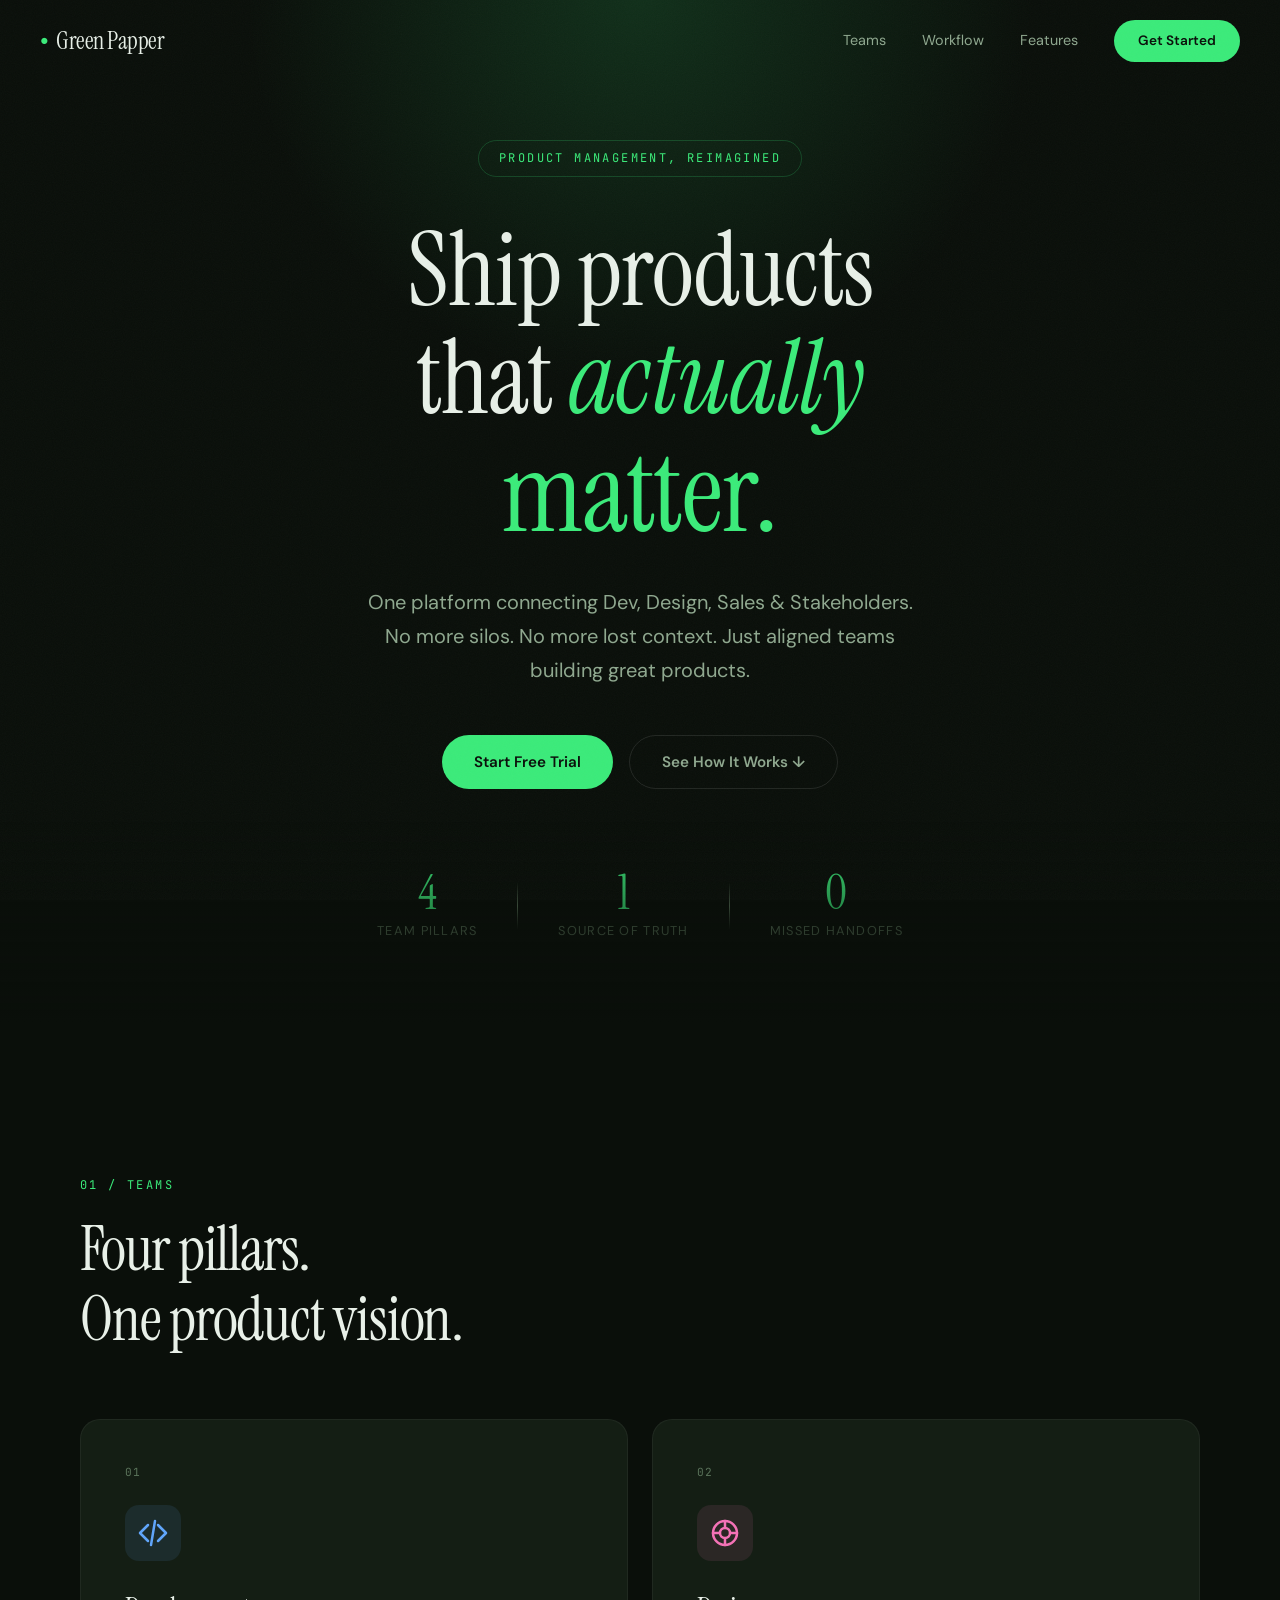
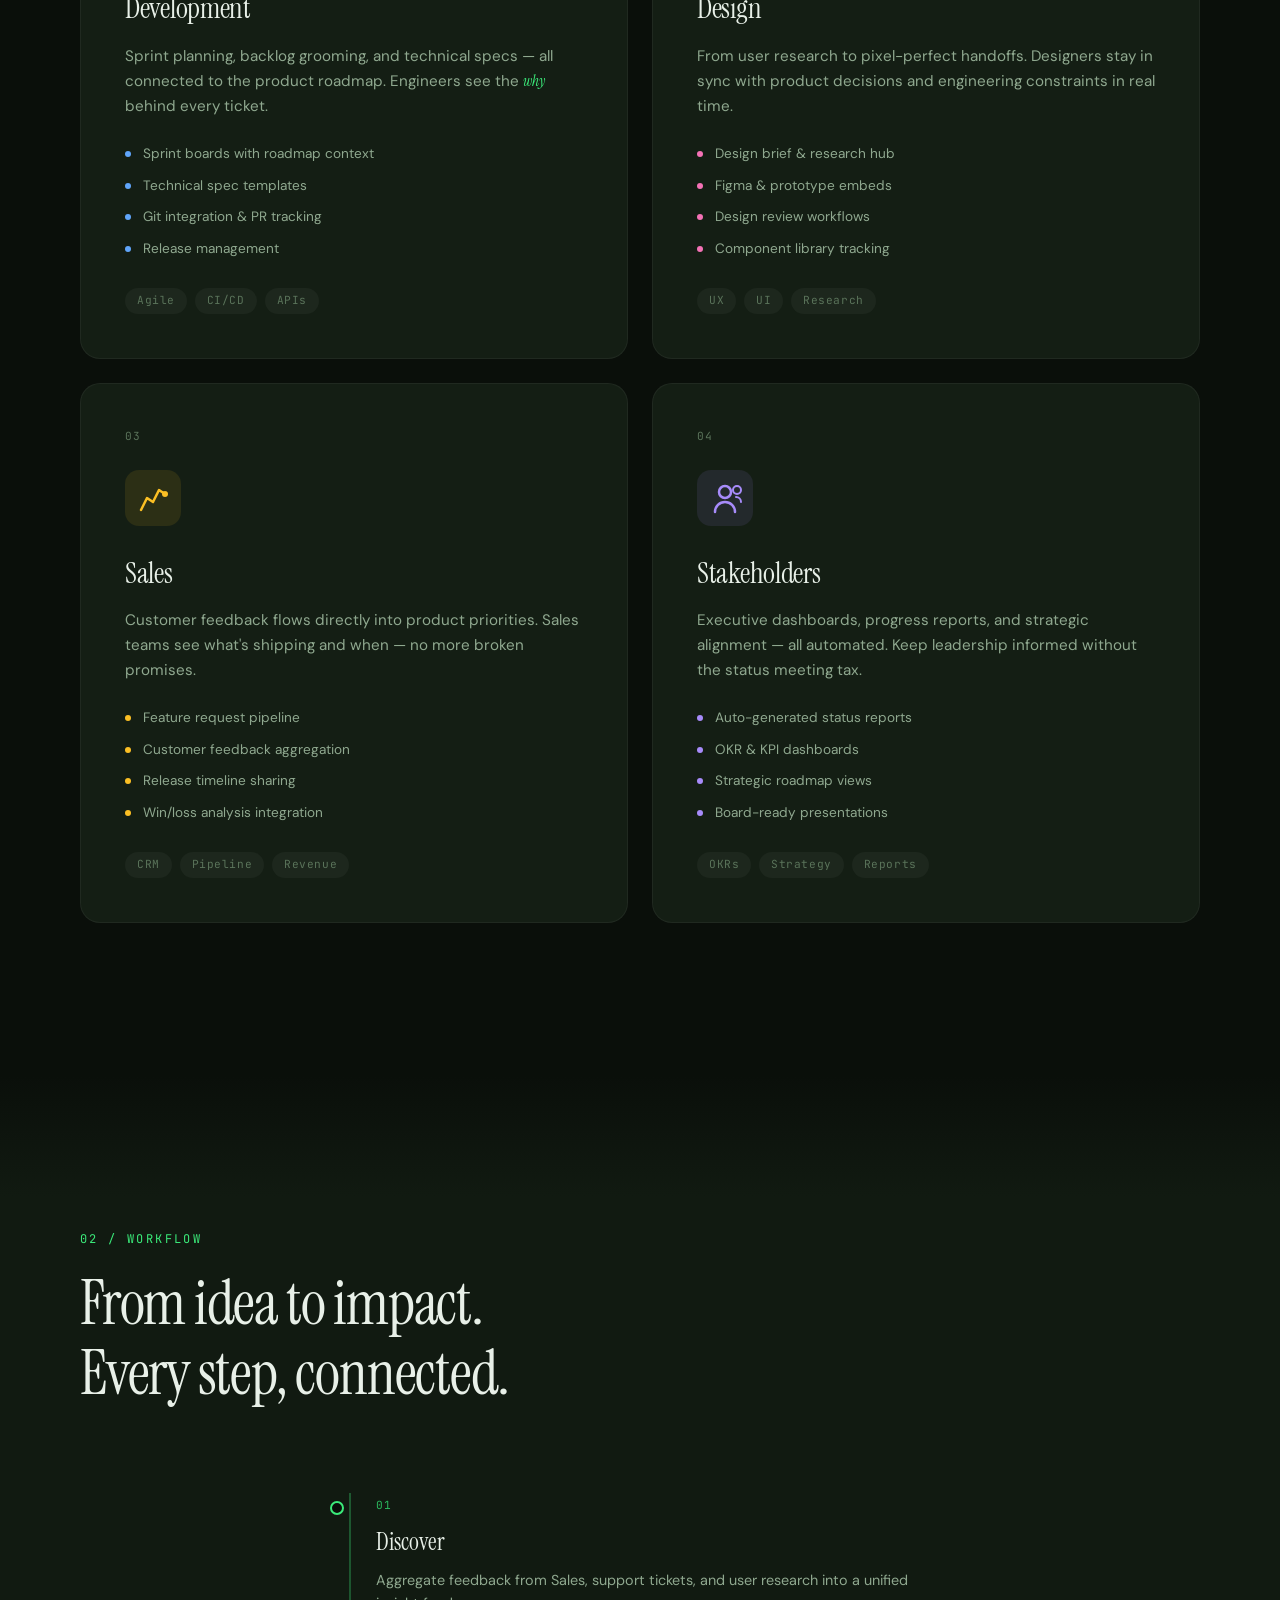
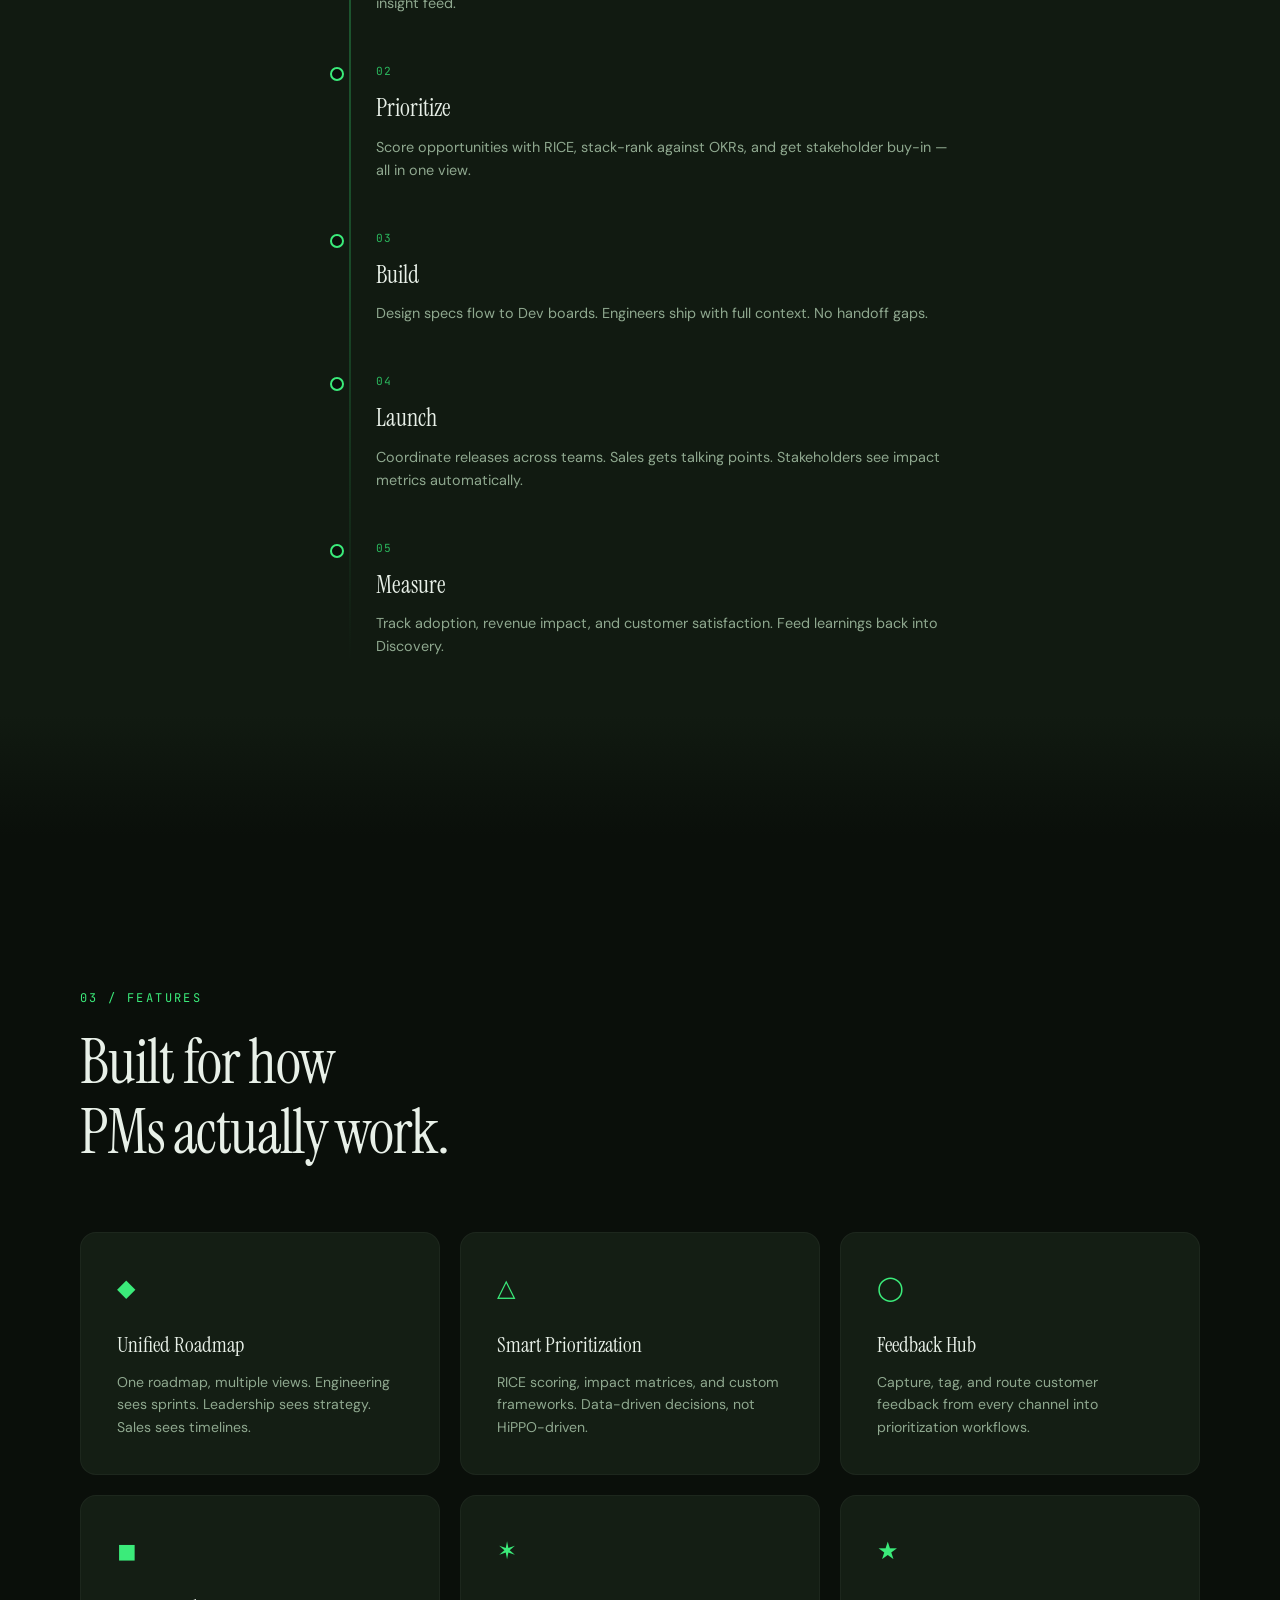
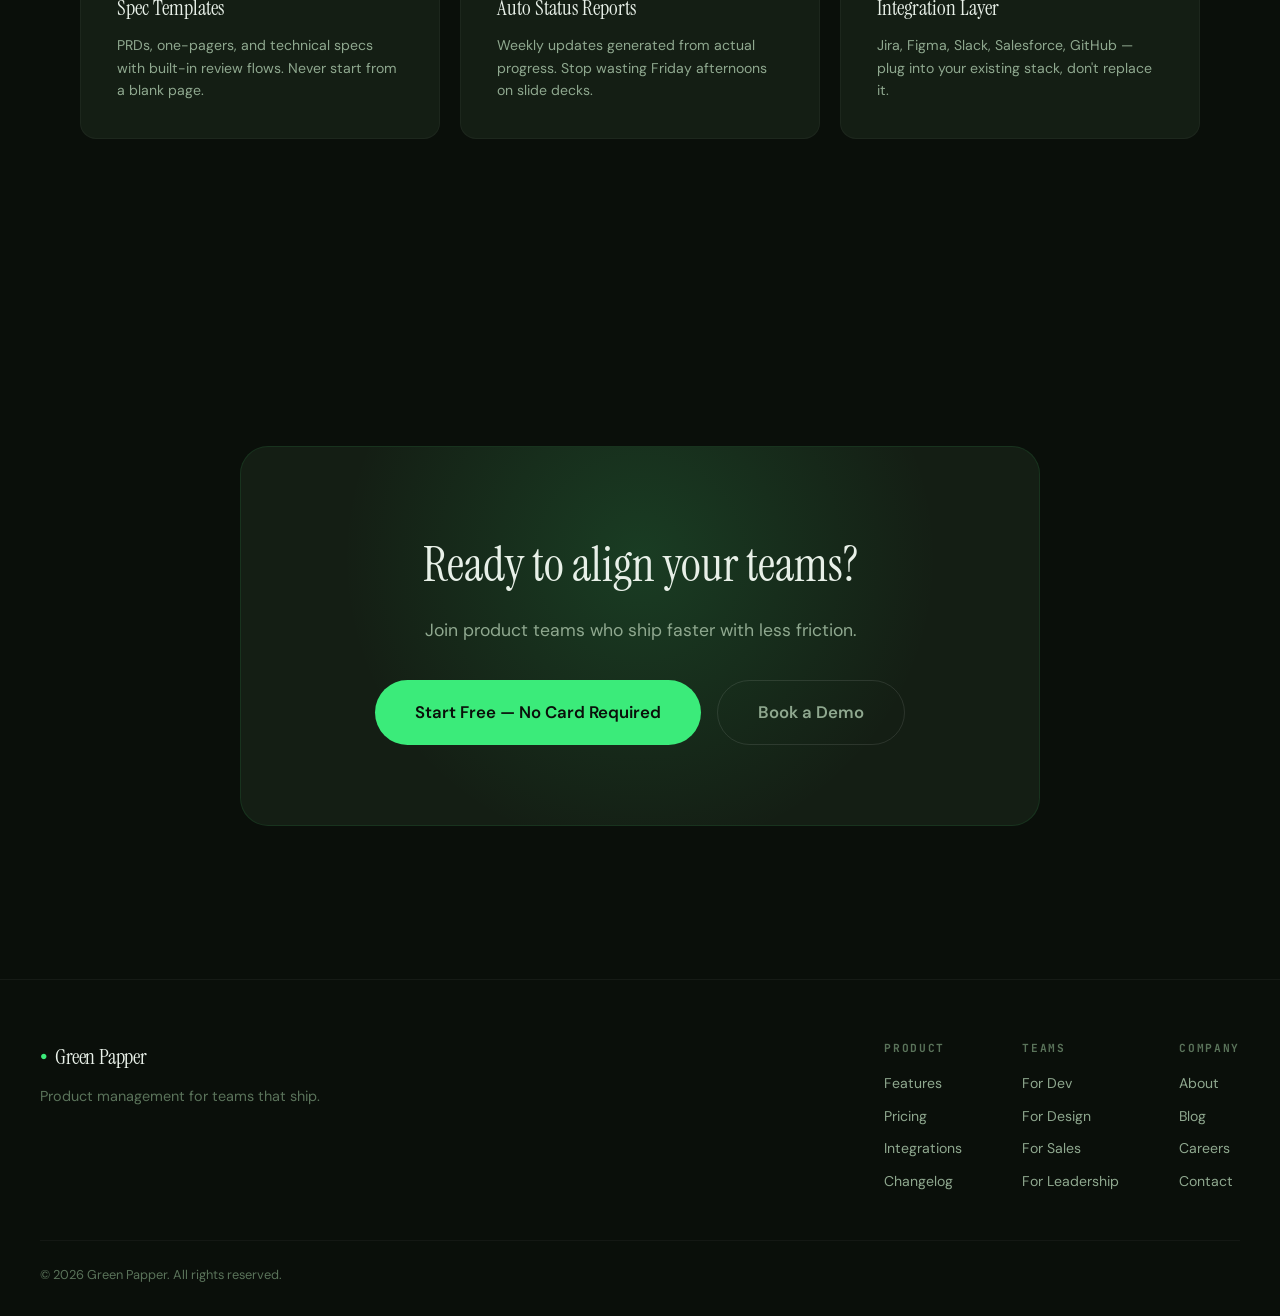
==== index.html @ 0d47625b "Initial commit: Green Papper product management website Landing page with sections for Dev, Design, " ====
<!DOCTYPE html>
<html lang="en">
<head>
  <meta charset="UTF-8">
  <meta name="viewport" content="width=device-width, initial-scale=1.0">
  <title>Green Papper — Product Management Platform</title>
  <link rel="preconnect" href="https://fonts.googleapis.com">
  <link rel="preconnect" href="https://fonts.gstatic.com" crossorigin>
  <link href="https://fonts.googleapis.com/css2?family=Instrument+Serif:ital@0;1&family=DM+Sans:ital,opsz,wght@0,9..40,300..700;1,9..40,300..700&family=JetBrains+Mono:wght@400;500&display=swap" rel="stylesheet">
  <link rel="stylesheet" href="styles.css">
</head>
<body>
  <!-- Grain overlay -->
  <div class="grain"></div>

  <!-- Navigation -->
  <nav class="nav">
    <div class="nav-inner">
      <a href="#" class="logo">
        <span class="logo-icon">&#9679;</span> Green Papper
      </a>
      <div class="nav-links">
        <a href="#pillars">Teams</a>
        <a href="#workflow">Workflow</a>
        <a href="#features">Features</a>
        <a href="#" class="nav-cta">Get Started</a>
      </div>
      <button class="mobile-menu" aria-label="Menu">
        <span></span><span></span>
      </button>
    </div>
  </nav>

  <!-- Hero -->
  <header class="hero">
    <div class="hero-badge">Product Management, Reimagined</div>
    <h1 class="hero-title">
      <span class="line line-1">Ship products</span>
      <span class="line line-2">that <em>actually</em></span>
      <span class="line line-3">matter.</span>
    </h1>
    <p class="hero-sub">
      One platform connecting Dev, Design, Sales &amp; Stakeholders.<br>
      No more silos. No more lost context. Just aligned teams building great products.
    </p>
    <div class="hero-actions">
      <a href="#" class="btn btn-primary">Start Free Trial</a>
      <a href="#pillars" class="btn btn-ghost">See How It Works &darr;</a>
    </div>
    <div class="hero-stats">
      <div class="stat">
        <span class="stat-num">4</span>
        <span class="stat-label">Team Pillars</span>
      </div>
      <div class="stat-divider"></div>
      <div class="stat">
        <span class="stat-num">1</span>
        <span class="stat-label">Source of Truth</span>
      </div>
      <div class="stat-divider"></div>
      <div class="stat">
        <span class="stat-num">0</span>
        <span class="stat-label">Missed Handoffs</span>
      </div>
    </div>
  </header>

  <!-- Pillars Section -->
  <section class="pillars" id="pillars">
    <div class="section-header">
      <span class="section-tag">01 / Teams</span>
      <h2 class="section-title">Four pillars.<br>One product vision.</h2>
    </div>

    <div class="pillar-grid">
      <!-- Dev -->
      <div class="pillar-card pillar-dev">
        <div class="pillar-number">01</div>
        <div class="pillar-icon">
          <svg width="40" height="40" viewBox="0 0 40 40" fill="none">
            <path d="M15 12L7 20L15 28" stroke="currentColor" stroke-width="2.5" stroke-linecap="round" stroke-linejoin="round"/>
            <path d="M25 12L33 20L25 28" stroke="currentColor" stroke-width="2.5" stroke-linecap="round" stroke-linejoin="round"/>
            <path d="M22 8L18 32" stroke="currentColor" stroke-width="2.5" stroke-linecap="round"/>
          </svg>
        </div>
        <h3>Development</h3>
        <p>Sprint planning, backlog grooming, and technical specs — all connected to the product roadmap. Engineers see the <em>why</em> behind every ticket.</p>
        <ul class="pillar-features">
          <li>Sprint boards with roadmap context</li>
          <li>Technical spec templates</li>
          <li>Git integration &amp; PR tracking</li>
          <li>Release management</li>
        </ul>
        <div class="pillar-tag-row">
          <span class="ptag">Agile</span>
          <span class="ptag">CI/CD</span>
          <span class="ptag">APIs</span>
        </div>
      </div>

      <!-- Design -->
      <div class="pillar-card pillar-design">
        <div class="pillar-number">02</div>
        <div class="pillar-icon">
          <svg width="40" height="40" viewBox="0 0 40 40" fill="none">
            <circle cx="20" cy="20" r="12" stroke="currentColor" stroke-width="2.5"/>
            <circle cx="20" cy="20" r="5" stroke="currentColor" stroke-width="2.5"/>
            <path d="M20 8V14" stroke="currentColor" stroke-width="2.5" stroke-linecap="round"/>
            <path d="M20 26V32" stroke="currentColor" stroke-width="2.5" stroke-linecap="round"/>
            <path d="M8 20H14" stroke="currentColor" stroke-width="2.5" stroke-linecap="round"/>
            <path d="M26 20H32" stroke="currentColor" stroke-width="2.5" stroke-linecap="round"/>
          </svg>
        </div>
        <h3>Design</h3>
        <p>From user research to pixel-perfect handoffs. Designers stay in sync with product decisions and engineering constraints in real time.</p>
        <ul class="pillar-features">
          <li>Design brief &amp; research hub</li>
          <li>Figma &amp; prototype embeds</li>
          <li>Design review workflows</li>
          <li>Component library tracking</li>
        </ul>
        <div class="pillar-tag-row">
          <span class="ptag">UX</span>
          <span class="ptag">UI</span>
          <span class="ptag">Research</span>
        </div>
      </div>

      <!-- Sales -->
      <div class="pillar-card pillar-sales">
        <div class="pillar-number">03</div>
        <div class="pillar-icon">
          <svg width="40" height="40" viewBox="0 0 40 40" fill="none">
            <path d="M8 32L14 20L20 24L26 12L32 16" stroke="currentColor" stroke-width="2.5" stroke-linecap="round" stroke-linejoin="round"/>
            <circle cx="32" cy="16" r="3" fill="currentColor"/>
          </svg>
        </div>
        <h3>Sales</h3>
        <p>Customer feedback flows directly into product priorities. Sales teams see what's shipping and when — no more broken promises.</p>
        <ul class="pillar-features">
          <li>Feature request pipeline</li>
          <li>Customer feedback aggregation</li>
          <li>Release timeline sharing</li>
          <li>Win/loss analysis integration</li>
        </ul>
        <div class="pillar-tag-row">
          <span class="ptag">CRM</span>
          <span class="ptag">Pipeline</span>
          <span class="ptag">Revenue</span>
        </div>
      </div>

      <!-- Stakeholders -->
      <div class="pillar-card pillar-stake">
        <div class="pillar-number">04</div>
        <div class="pillar-icon">
          <svg width="40" height="40" viewBox="0 0 40 40" fill="none">
            <circle cx="20" cy="14" r="6" stroke="currentColor" stroke-width="2.5"/>
            <path d="M10 34C10 28.477 14.477 24 20 24C25.523 24 30 28.477 30 34" stroke="currentColor" stroke-width="2.5" stroke-linecap="round"/>
            <circle cx="32" cy="12" r="4" stroke="currentColor" stroke-width="2"/>
            <path d="M36 24C36 21.238 33.761 19 31 19" stroke="currentColor" stroke-width="2" stroke-linecap="round"/>
          </svg>
        </div>
        <h3>Stakeholders</h3>
        <p>Executive dashboards, progress reports, and strategic alignment — all automated. Keep leadership informed without the status meeting tax.</p>
        <ul class="pillar-features">
          <li>Auto-generated status reports</li>
          <li>OKR &amp; KPI dashboards</li>
          <li>Strategic roadmap views</li>
          <li>Board-ready presentations</li>
        </ul>
        <div class="pillar-tag-row">
          <span class="ptag">OKRs</span>
          <span class="ptag">Strategy</span>
          <span class="ptag">Reports</span>
        </div>
      </div>
    </div>
  </section>

  <!-- Workflow Section -->
  <section class="workflow" id="workflow">
    <div class="section-header">
      <span class="section-tag">02 / Workflow</span>
      <h2 class="section-title">From idea to impact.<br>Every step, connected.</h2>
    </div>

    <div class="workflow-track">
      <div class="workflow-line"></div>
      <div class="workflow-step">
        <div class="step-dot"></div>
        <div class="step-content">
          <span class="step-num">01</span>
          <h4>Discover</h4>
          <p>Aggregate feedback from Sales, support tickets, and user research into a unified insight feed.</p>
        </div>
      </div>
      <div class="workflow-step">
        <div class="step-dot"></div>
        <div class="step-content">
          <span class="step-num">02</span>
          <h4>Prioritize</h4>
          <p>Score opportunities with RICE, stack-rank against OKRs, and get stakeholder buy-in — all in one view.</p>
        </div>
      </div>
      <div class="workflow-step">
        <div class="step-dot"></div>
        <div class="step-content">
          <span class="step-num">03</span>
          <h4>Build</h4>
          <p>Design specs flow to Dev boards. Engineers ship with full context. No handoff gaps.</p>
        </div>
      </div>
      <div class="workflow-step">
        <div class="step-dot"></div>
        <div class="step-content">
          <span class="step-num">04</span>
          <h4>Launch</h4>
          <p>Coordinate releases across teams. Sales gets talking points. Stakeholders see impact metrics automatically.</p>
        </div>
      </div>
      <div class="workflow-step">
        <div class="step-dot"></div>
        <div class="step-content">
          <span class="step-num">05</span>
          <h4>Measure</h4>
          <p>Track adoption, revenue impact, and customer satisfaction. Feed learnings back into Discovery.</p>
        </div>
      </div>
    </div>
  </section>

  <!-- Features Section -->
  <section class="features" id="features">
    <div class="section-header">
      <span class="section-tag">03 / Features</span>
      <h2 class="section-title">Built for how<br>PMs actually work.</h2>
    </div>

    <div class="feature-grid">
      <div class="feature-card">
        <div class="feature-icon">&#9670;</div>
        <h4>Unified Roadmap</h4>
        <p>One roadmap, multiple views. Engineering sees sprints. Leadership sees strategy. Sales sees timelines.</p>
      </div>
      <div class="feature-card">
        <div class="feature-icon">&#9651;</div>
        <h4>Smart Prioritization</h4>
        <p>RICE scoring, impact matrices, and custom frameworks. Data-driven decisions, not HiPPO-driven.</p>
      </div>
      <div class="feature-card">
        <div class="feature-icon">&#9711;</div>
        <h4>Feedback Hub</h4>
        <p>Capture, tag, and route customer feedback from every channel into prioritization workflows.</p>
      </div>
      <div class="feature-card">
        <div class="feature-icon">&#9724;</div>
        <h4>Spec Templates</h4>
        <p>PRDs, one-pagers, and technical specs with built-in review flows. Never start from a blank page.</p>
      </div>
      <div class="feature-card">
        <div class="feature-icon">&#10038;</div>
        <h4>Auto Status Reports</h4>
        <p>Weekly updates generated from actual progress. Stop wasting Friday afternoons on slide decks.</p>
      </div>
      <div class="feature-card">
        <div class="feature-icon">&#9733;</div>
        <h4>Integration Layer</h4>
        <p>Jira, Figma, Slack, Salesforce, GitHub — plug into your existing stack, don't replace it.</p>
      </div>
    </div>
  </section>

  <!-- CTA Section -->
  <section class="cta-section">
    <div class="cta-inner">
      <h2>Ready to align your teams?</h2>
      <p>Join product teams who ship faster with less friction.</p>
      <div class="cta-actions">
        <a href="#" class="btn btn-primary btn-lg">Start Free — No Card Required</a>
        <a href="#" class="btn btn-ghost btn-lg">Book a Demo</a>
      </div>
    </div>
  </section>

  <!-- Footer -->
  <footer class="footer">
    <div class="footer-inner">
      <div class="footer-brand">
        <span class="logo"><span class="logo-icon">&#9679;</span> Green Papper</span>
        <p>Product management for teams that ship.</p>
      </div>
      <div class="footer-links">
        <div class="footer-col">
          <h5>Product</h5>
          <a href="#">Features</a>
          <a href="#">Pricing</a>
          <a href="#">Integrations</a>
          <a href="#">Changelog</a>
        </div>
        <div class="footer-col">
          <h5>Teams</h5>
          <a href="#">For Dev</a>
          <a href="#">For Design</a>
          <a href="#">For Sales</a>
          <a href="#">For Leadership</a>
        </div>
        <div class="footer-col">
          <h5>Company</h5>
          <a href="#">About</a>
          <a href="#">Blog</a>
          <a href="#">Careers</a>
          <a href="#">Contact</a>
        </div>
      </div>
    </div>
    <div class="footer-bottom">
      <p>&copy; 2026 Green Papper. All rights reserved.</p>
    </div>
  </footer>

  <script src="script.js"></script>
</body>
</html>
---- styles.css ----
/* ============================================
   GREEN PAPPER — Product Management Platform
   Aesthetic: Editorial Minimalism meets
   Dark Corporate with organic green accents
   ============================================ */

:root {
  /* Core palette */
  --bg: #0a0f0a;
  --bg-elevated: #111a11;
  --bg-card: #141e14;
  --bg-card-hover: #1a2a1a;
  --surface: #1c2c1c;

  /* Green spectrum */
  --green-50: #f0fdf0;
  --green-100: #dcfce7;
  --green-200: #bbf7d0;
  --green-300: #86efac;
  --green-400: #4ade80;
  --green-500: #22c55e;
  --green-600: #16a34a;
  --accent: #3beb7a;
  --accent-dim: #2bb85e;
  --accent-glow: rgba(59, 235, 122, 0.15);
  --accent-glow-strong: rgba(59, 235, 122, 0.25);

  /* Text */
  --text: #e8f0e8;
  --text-secondary: #8fa88f;
  --text-muted: #5a735a;
  --text-inverse: #0a0f0a;

  /* Pillar accents */
  --dev-color: #60a5fa;
  --design-color: #f472b6;
  --sales-color: #fbbf24;
  --stake-color: #a78bfa;

  /* Typography */
  --font-display: 'Instrument Serif', Georgia, serif;
  --font-body: 'DM Sans', system-ui, sans-serif;
  --font-mono: 'JetBrains Mono', monospace;

  /* Spacing */
  --section-pad: clamp(80px, 12vw, 160px);
  --content-max: 1200px;

  /* Transitions */
  --ease-out: cubic-bezier(0.16, 1, 0.3, 1);
  --ease-spring: cubic-bezier(0.34, 1.56, 0.64, 1);
}

/* Reset & Base */
*, *::before, *::after { margin: 0; padding: 0; box-sizing: border-box; }

html {
  scroll-behavior: smooth;
  -webkit-font-smoothing: antialiased;
  -moz-osx-font-smoothing: grayscale;
}

body {
  font-family: var(--font-body);
  background: var(--bg);
  color: var(--text);
  line-height: 1.6;
  overflow-x: hidden;
}

a { color: inherit; text-decoration: none; }
ul { list-style: none; }
em { font-family: var(--font-display); font-style: italic; color: var(--accent); }

/* Grain Overlay */
.grain {
  position: fixed;
  inset: 0;
  z-index: 9999;
  pointer-events: none;
  opacity: 0.03;
  background-image: url("data:image/svg+xml,%3Csvg viewBox='0 0 256 256' xmlns='http://www.w3.org/2000/svg'%3E%3Cfilter id='noise'%3E%3CfeTurbulence type='fractalNoise' baseFrequency='0.9' numOctaves='4' stitchTiles='stitch'/%3E%3C/filter%3E%3Crect width='100%25' height='100%25' filter='url(%23noise)'/%3E%3C/svg%3E");
  background-repeat: repeat;
  background-size: 256px 256px;
}

/* ============ NAVIGATION ============ */
.nav {
  position: fixed;
  top: 0;
  left: 0;
  right: 0;
  z-index: 100;
  padding: 20px 40px;
  transition: background 0.4s, backdrop-filter 0.4s;
}

.nav.scrolled {
  background: rgba(10, 15, 10, 0.85);
  backdrop-filter: blur(20px);
  border-bottom: 1px solid rgba(59, 235, 122, 0.08);
}

.nav-inner {
  max-width: var(--content-max);
  margin: 0 auto;
  display: flex;
  align-items: center;
  justify-content: space-between;
}

.logo {
  font-family: var(--font-display);
  font-size: 1.5rem;
  display: flex;
  align-items: center;
  gap: 8px;
  letter-spacing: -0.02em;
}

.logo-icon {
  color: var(--accent);
  font-size: 0.6em;
}

.nav-links {
  display: flex;
  align-items: center;
  gap: 36px;
  font-size: 0.9rem;
  font-weight: 400;
  color: var(--text-secondary);
}

.nav-links a {
  transition: color 0.3s;
}

.nav-links a:hover {
  color: var(--text);
}

.nav-cta {
  background: var(--accent);
  color: var(--text-inverse) !important;
  padding: 10px 24px;
  border-radius: 100px;
  font-weight: 600;
  font-size: 0.85rem;
  transition: transform 0.3s var(--ease-spring), box-shadow 0.3s;
}

.nav-cta:hover {
  transform: scale(1.05);
  box-shadow: 0 0 30px var(--accent-glow-strong);
}

.mobile-menu {
  display: none;
  flex-direction: column;
  gap: 6px;
  background: none;
  border: none;
  cursor: pointer;
  padding: 8px;
}

.mobile-menu span {
  display: block;
  width: 24px;
  height: 2px;
  background: var(--text);
  transition: 0.3s;
}

/* ============ HERO ============ */
.hero {
  min-height: 100vh;
  display: flex;
  flex-direction: column;
  justify-content: center;
  align-items: center;
  text-align: center;
  padding: 140px 40px 80px;
  position: relative;
  overflow: hidden;
}

.hero::before {
  content: '';
  position: absolute;
  top: -40%;
  left: 50%;
  transform: translateX(-50%);
  width: 800px;
  height: 800px;
  background: radial-gradient(circle, var(--accent-glow) 0%, transparent 70%);
  pointer-events: none;
}

.hero::after {
  content: '';
  position: absolute;
  bottom: 0;
  left: 0;
  right: 0;
  height: 200px;
  background: linear-gradient(to top, var(--bg), transparent);
  pointer-events: none;
}

.hero-badge {
  font-family: var(--font-mono);
  font-size: 0.75rem;
  text-transform: uppercase;
  letter-spacing: 0.2em;
  color: var(--accent);
  padding: 8px 20px;
  border: 1px solid rgba(59, 235, 122, 0.2);
  border-radius: 100px;
  margin-bottom: 40px;
  opacity: 0;
  animation: fadeUp 0.8s var(--ease-out) 0.2s forwards;
}

.hero-title {
  font-family: var(--font-display);
  font-weight: 400;
  line-height: 1.05;
  letter-spacing: -0.03em;
  margin-bottom: 32px;
}

.hero-title .line {
  display: block;
  opacity: 0;
  animation: fadeUp 0.8s var(--ease-out) forwards;
}

.line-1 {
  font-size: clamp(3rem, 8vw, 7rem);
  animation-delay: 0.3s !important;
}

.line-2 {
  font-size: clamp(3rem, 8vw, 7rem);
  animation-delay: 0.45s !important;
}

.line-3 {
  font-size: clamp(3.5rem, 9vw, 8rem);
  color: var(--accent);
  animation-delay: 0.6s !important;
}

.hero-sub {
  font-size: clamp(1rem, 1.8vw, 1.25rem);
  color: var(--text-secondary);
  max-width: 560px;
  line-height: 1.7;
  margin-bottom: 48px;
  opacity: 0;
  animation: fadeUp 0.8s var(--ease-out) 0.75s forwards;
}

.hero-actions {
  display: flex;
  gap: 16px;
  flex-wrap: wrap;
  justify-content: center;
  opacity: 0;
  animation: fadeUp 0.8s var(--ease-out) 0.9s forwards;
}

.hero-stats {
  display: flex;
  align-items: center;
  gap: 40px;
  margin-top: 80px;
  opacity: 0;
  animation: fadeUp 0.8s var(--ease-out) 1.1s forwards;
}

.stat-num {
  display: block;
  font-family: var(--font-display);
  font-size: 3rem;
  color: var(--accent);
  line-height: 1;
}

.stat-label {
  font-size: 0.8rem;
  color: var(--text-muted);
  text-transform: uppercase;
  letter-spacing: 0.1em;
  margin-top: 4px;
  display: block;
}

.stat-divider {
  width: 1px;
  height: 48px;
  background: linear-gradient(to bottom, transparent, var(--text-muted), transparent);
}

/* ============ BUTTONS ============ */
.btn {
  display: inline-flex;
  align-items: center;
  gap: 8px;
  padding: 14px 32px;
  border-radius: 100px;
  font-family: var(--font-body);
  font-size: 0.95rem;
  font-weight: 600;
  transition: all 0.3s var(--ease-out);
  cursor: pointer;
  border: none;
}

.btn-primary {
  background: var(--accent);
  color: var(--text-inverse);
}

.btn-primary:hover {
  background: var(--green-300);
  transform: translateY(-2px);
  box-shadow: 0 8px 40px var(--accent-glow-strong);
}

.btn-ghost {
  background: transparent;
  color: var(--text-secondary);
  border: 1px solid rgba(255,255,255,0.1);
}

.btn-ghost:hover {
  color: var(--text);
  border-color: rgba(255,255,255,0.25);
  background: rgba(255,255,255,0.03);
}

.btn-lg {
  padding: 18px 40px;
  font-size: 1.05rem;
}

/* ============ SECTIONS COMMON ============ */
.section-header {
  max-width: var(--content-max);
  margin: 0 auto 64px;
  padding: 0 40px;
}

.section-tag {
  font-family: var(--font-mono);
  font-size: 0.75rem;
  text-transform: uppercase;
  letter-spacing: 0.2em;
  color: var(--accent);
  display: block;
  margin-bottom: 20px;
}

.section-title {
  font-family: var(--font-display);
  font-size: clamp(2.2rem, 5vw, 3.8rem);
  font-weight: 400;
  line-height: 1.15;
  letter-spacing: -0.02em;
}

/* ============ PILLARS ============ */
.pillars {
  padding: var(--section-pad) 0;
  position: relative;
}

.pillar-grid {
  max-width: var(--content-max);
  margin: 0 auto;
  padding: 0 40px;
  display: grid;
  grid-template-columns: repeat(2, 1fr);
  gap: 24px;
}

.pillar-card {
  background: var(--bg-card);
  border: 1px solid rgba(255,255,255,0.05);
  border-radius: 20px;
  padding: 44px;
  position: relative;
  overflow: hidden;
  transition: transform 0.4s var(--ease-out), border-color 0.4s, background 0.4s;
}

.pillar-card::before {
  content: '';
  position: absolute;
  top: 0;
  left: 0;
  right: 0;
  height: 3px;
  opacity: 0;
  transition: opacity 0.4s;
}

.pillar-card:hover {
  transform: translateY(-4px);
  background: var(--bg-card-hover);
}

.pillar-card:hover::before {
  opacity: 1;
}

.pillar-dev::before { background: var(--dev-color); }
.pillar-design::before { background: var(--design-color); }
.pillar-sales::before { background: var(--sales-color); }
.pillar-stake::before { background: var(--stake-color); }

.pillar-dev:hover { border-color: rgba(96, 165, 250, 0.2); }
.pillar-design:hover { border-color: rgba(244, 114, 182, 0.2); }
.pillar-sales:hover { border-color: rgba(251, 191, 36, 0.2); }
.pillar-stake:hover { border-color: rgba(167, 139, 250, 0.2); }

.pillar-number {
  font-family: var(--font-mono);
  font-size: 0.7rem;
  color: var(--text-muted);
  letter-spacing: 0.1em;
  margin-bottom: 24px;
}

.pillar-icon {
  width: 56px;
  height: 56px;
  display: flex;
  align-items: center;
  justify-content: center;
  border-radius: 14px;
  margin-bottom: 24px;
}

.pillar-dev .pillar-icon { background: rgba(96, 165, 250, 0.1); color: var(--dev-color); }
.pillar-design .pillar-icon { background: rgba(244, 114, 182, 0.1); color: var(--design-color); }
.pillar-sales .pillar-icon { background: rgba(251, 191, 36, 0.1); color: var(--sales-color); }
.pillar-stake .pillar-icon { background: rgba(167, 139, 250, 0.1); color: var(--stake-color); }

.pillar-card h3 {
  font-family: var(--font-display);
  font-size: 1.8rem;
  font-weight: 400;
  margin-bottom: 12px;
  letter-spacing: -0.01em;
}

.pillar-card p {
  color: var(--text-secondary);
  font-size: 0.95rem;
  line-height: 1.65;
  margin-bottom: 24px;
}

.pillar-features {
  display: flex;
  flex-direction: column;
  gap: 10px;
  margin-bottom: 28px;
}

.pillar-features li {
  font-size: 0.85rem;
  color: var(--text-secondary);
  padding-left: 18px;
  position: relative;
}

.pillar-features li::before {
  content: '';
  position: absolute;
  left: 0;
  top: 8px;
  width: 6px;
  height: 6px;
  border-radius: 50%;
}

.pillar-dev .pillar-features li::before { background: var(--dev-color); }
.pillar-design .pillar-features li::before { background: var(--design-color); }
.pillar-sales .pillar-features li::before { background: var(--sales-color); }
.pillar-stake .pillar-features li::before { background: var(--stake-color); }

.pillar-tag-row {
  display: flex;
  gap: 8px;
  flex-wrap: wrap;
}

.ptag {
  font-family: var(--font-mono);
  font-size: 0.7rem;
  padding: 4px 12px;
  border-radius: 100px;
  background: rgba(255,255,255,0.04);
  color: var(--text-muted);
  letter-spacing: 0.05em;
}

/* ============ WORKFLOW ============ */
.workflow {
  padding: var(--section-pad) 0;
  background: var(--bg-elevated);
  position: relative;
}

.workflow::before,
.workflow::after {
  content: '';
  position: absolute;
  left: 0;
  right: 0;
  height: 120px;
  pointer-events: none;
}

.workflow::before {
  top: 0;
  background: linear-gradient(to bottom, var(--bg), var(--bg-elevated));
}

.workflow::after {
  bottom: 0;
  background: linear-gradient(to top, var(--bg), var(--bg-elevated));
}

.workflow-track {
  max-width: 700px;
  margin: 0 auto;
  padding: 0 40px;
  position: relative;
}

.workflow-line {
  position: absolute;
  left: 59px;
  top: 20px;
  bottom: 20px;
  width: 2px;
  background: linear-gradient(to bottom, var(--accent), var(--accent-dim), transparent);
  opacity: 0.3;
}

.workflow-step {
  display: flex;
  gap: 32px;
  align-items: flex-start;
  padding: 24px 0;
  position: relative;
}

.step-dot {
  width: 14px;
  height: 14px;
  min-width: 14px;
  border-radius: 50%;
  border: 2px solid var(--accent);
  background: var(--bg);
  margin-top: 4px;
  position: relative;
  z-index: 1;
  transition: background 0.3s, box-shadow 0.3s;
}

.workflow-step:hover .step-dot {
  background: var(--accent);
  box-shadow: 0 0 20px var(--accent-glow-strong);
}

.step-num {
  font-family: var(--font-mono);
  font-size: 0.7rem;
  color: var(--accent-dim);
  letter-spacing: 0.1em;
  display: block;
  margin-bottom: 8px;
}

.step-content h4 {
  font-family: var(--font-display);
  font-size: 1.5rem;
  font-weight: 400;
  margin-bottom: 8px;
}

.step-content p {
  color: var(--text-secondary);
  font-size: 0.9rem;
  line-height: 1.6;
}

/* ============ FEATURES ============ */
.features {
  padding: var(--section-pad) 0;
}

.feature-grid {
  max-width: var(--content-max);
  margin: 0 auto;
  padding: 0 40px;
  display: grid;
  grid-template-columns: repeat(3, 1fr);
  gap: 20px;
}

.feature-card {
  background: var(--bg-card);
  border: 1px solid rgba(255,255,255,0.04);
  border-radius: 16px;
  padding: 36px;
  transition: transform 0.4s var(--ease-out), border-color 0.4s, background 0.4s;
}

.feature-card:hover {
  transform: translateY(-3px);
  border-color: rgba(59, 235, 122, 0.15);
  background: var(--bg-card-hover);
}

.feature-icon {
  font-size: 1.5rem;
  color: var(--accent);
  margin-bottom: 20px;
  display: block;
}

.feature-card h4 {
  font-family: var(--font-display);
  font-size: 1.3rem;
  font-weight: 400;
  margin-bottom: 10px;
}

.feature-card p {
  color: var(--text-secondary);
  font-size: 0.88rem;
  line-height: 1.6;
}

/* ============ CTA ============ */
.cta-section {
  padding: var(--section-pad) 40px;
}

.cta-inner {
  max-width: 800px;
  margin: 0 auto;
  text-align: center;
  background: var(--bg-card);
  border: 1px solid rgba(59, 235, 122, 0.1);
  border-radius: 28px;
  padding: 80px 60px;
  position: relative;
  overflow: hidden;
}

.cta-inner::before {
  content: '';
  position: absolute;
  top: -50%;
  left: 50%;
  transform: translateX(-50%);
  width: 600px;
  height: 600px;
  background: radial-gradient(circle, var(--accent-glow) 0%, transparent 70%);
  pointer-events: none;
}

.cta-inner h2 {
  font-family: var(--font-display);
  font-size: clamp(2rem, 4vw, 3rem);
  font-weight: 400;
  margin-bottom: 12px;
  position: relative;
}

.cta-inner p {
  color: var(--text-secondary);
  font-size: 1.1rem;
  margin-bottom: 36px;
  position: relative;
}

.cta-actions {
  display: flex;
  gap: 16px;
  justify-content: center;
  flex-wrap: wrap;
  position: relative;
}

/* ============ FOOTER ============ */
.footer {
  border-top: 1px solid rgba(255,255,255,0.05);
  padding: 60px 40px 30px;
}

.footer-inner {
  max-width: var(--content-max);
  margin: 0 auto;
  display: flex;
  justify-content: space-between;
  gap: 60px;
  margin-bottom: 48px;
}

.footer-brand {
  max-width: 280px;
}

.footer-brand .logo {
  font-size: 1.3rem;
  margin-bottom: 12px;
  display: inline-flex;
}

.footer-brand p {
  color: var(--text-muted);
  font-size: 0.9rem;
}

.footer-links {
  display: flex;
  gap: 60px;
}

.footer-col {
  display: flex;
  flex-direction: column;
  gap: 10px;
}

.footer-col h5 {
  font-family: var(--font-mono);
  font-size: 0.7rem;
  text-transform: uppercase;
  letter-spacing: 0.15em;
  color: var(--text-muted);
  margin-bottom: 4px;
}

.footer-col a {
  font-size: 0.88rem;
  color: var(--text-secondary);
  transition: color 0.3s;
}

.footer-col a:hover {
  color: var(--accent);
}

.footer-bottom {
  max-width: var(--content-max);
  margin: 0 auto;
  padding-top: 24px;
  border-top: 1px solid rgba(255,255,255,0.04);
}

.footer-bottom p {
  font-size: 0.8rem;
  color: var(--text-muted);
}

/* ============ ANIMATIONS ============ */
@keyframes fadeUp {
  from {
    opacity: 0;
    transform: translateY(24px);
  }
  to {
    opacity: 1;
    transform: translateY(0);
  }
}

/* Scroll reveal */
.reveal {
  opacity: 0;
  transform: translateY(32px);
  transition: opacity 0.7s var(--ease-out), transform 0.7s var(--ease-out);
}

.reveal.visible {
  opacity: 1;
  transform: translateY(0);
}

/* ============ RESPONSIVE ============ */
@media (max-width: 900px) {
  .pillar-grid {
    grid-template-columns: 1fr;
  }
  .feature-grid {
    grid-template-columns: 1fr 1fr;
  }
  .footer-inner {
    flex-direction: column;
    gap: 40px;
  }
}

@media (max-width: 640px) {
  .nav { padding: 16px 20px; }
  .nav-links { display: none; }
  .mobile-menu { display: flex; }

  .hero { padding: 120px 24px 60px; }
  .hero-stats { gap: 24px; flex-wrap: wrap; justify-content: center; }

  .section-header { padding: 0 24px; }
  .pillar-grid { padding: 0 24px; }
  .pillar-card { padding: 32px 28px; }

  .workflow-track { padding: 0 24px; }
  .workflow-line { left: 30px; }

  .feature-grid { grid-template-columns: 1fr; padding: 0 24px; }

  .cta-inner { padding: 48px 28px; }

  .footer { padding: 40px 24px 20px; }
  .footer-links { flex-direction: column; gap: 32px; }
}
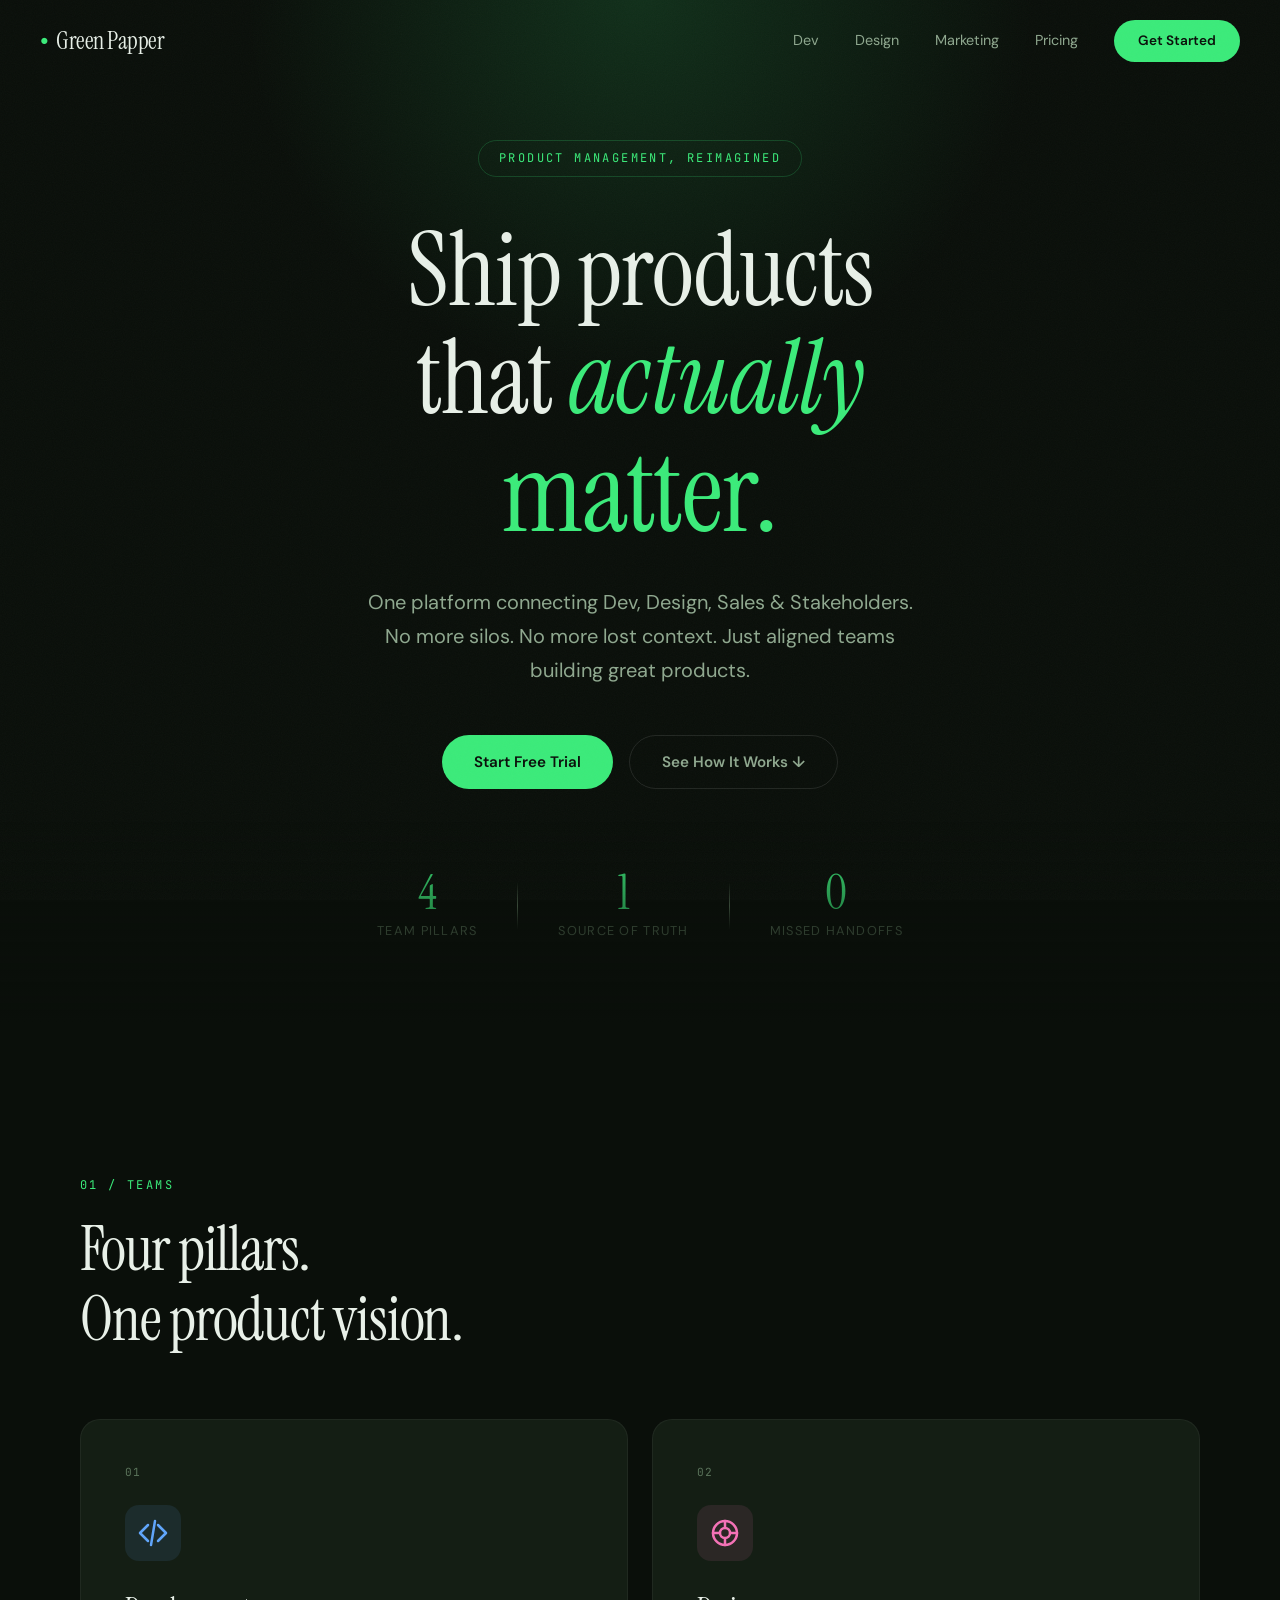
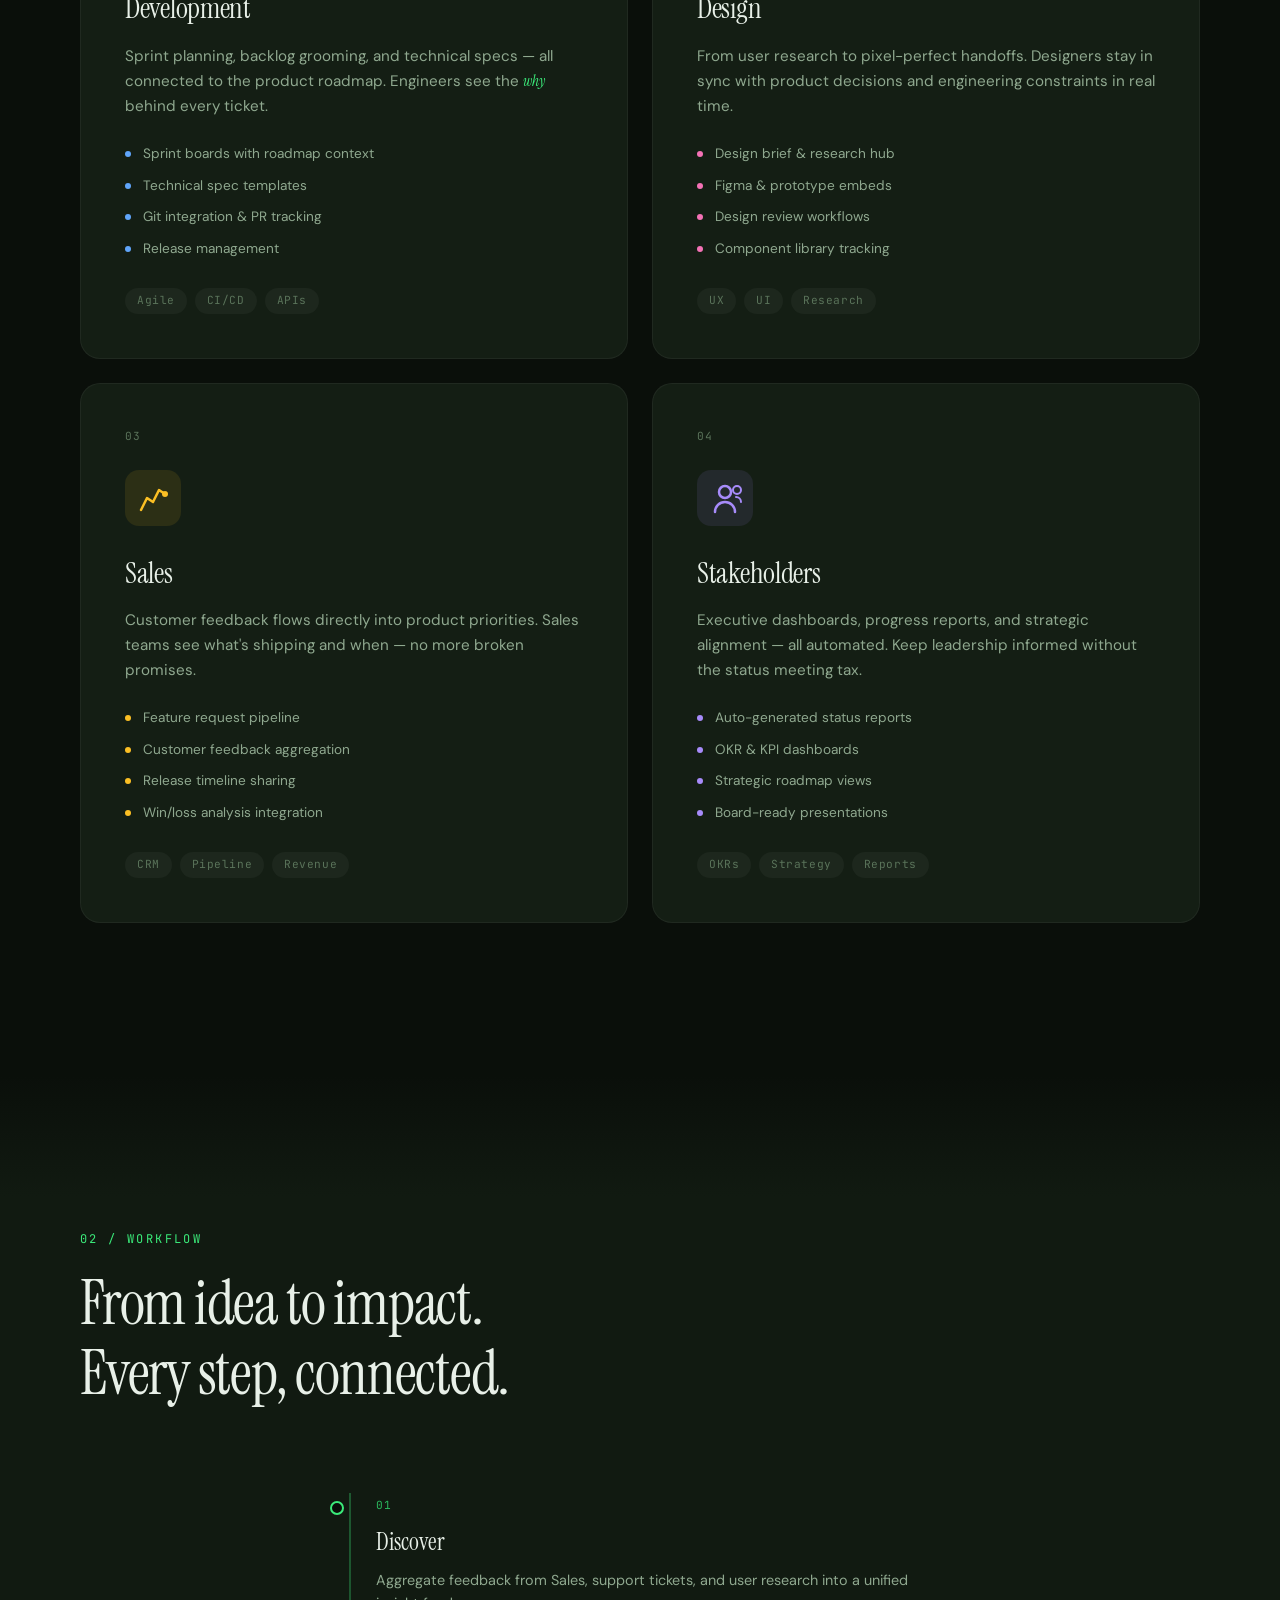
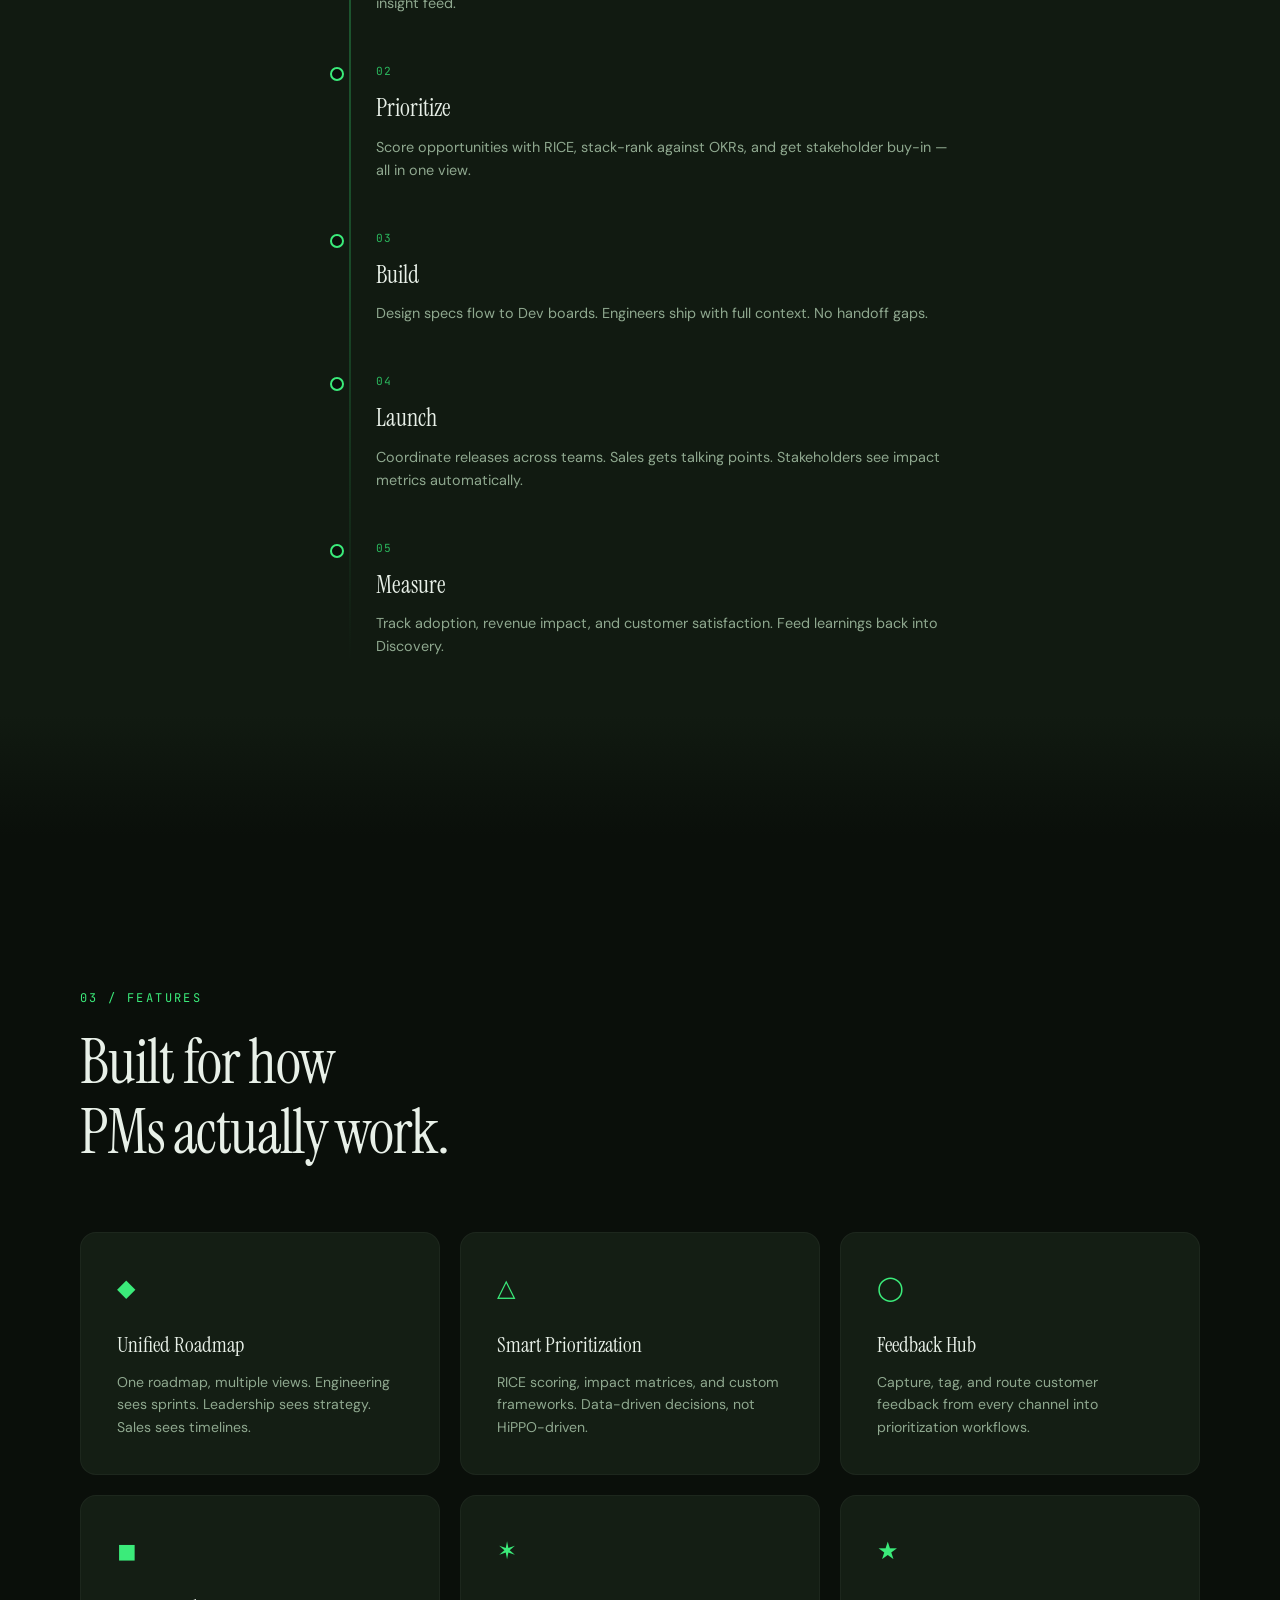
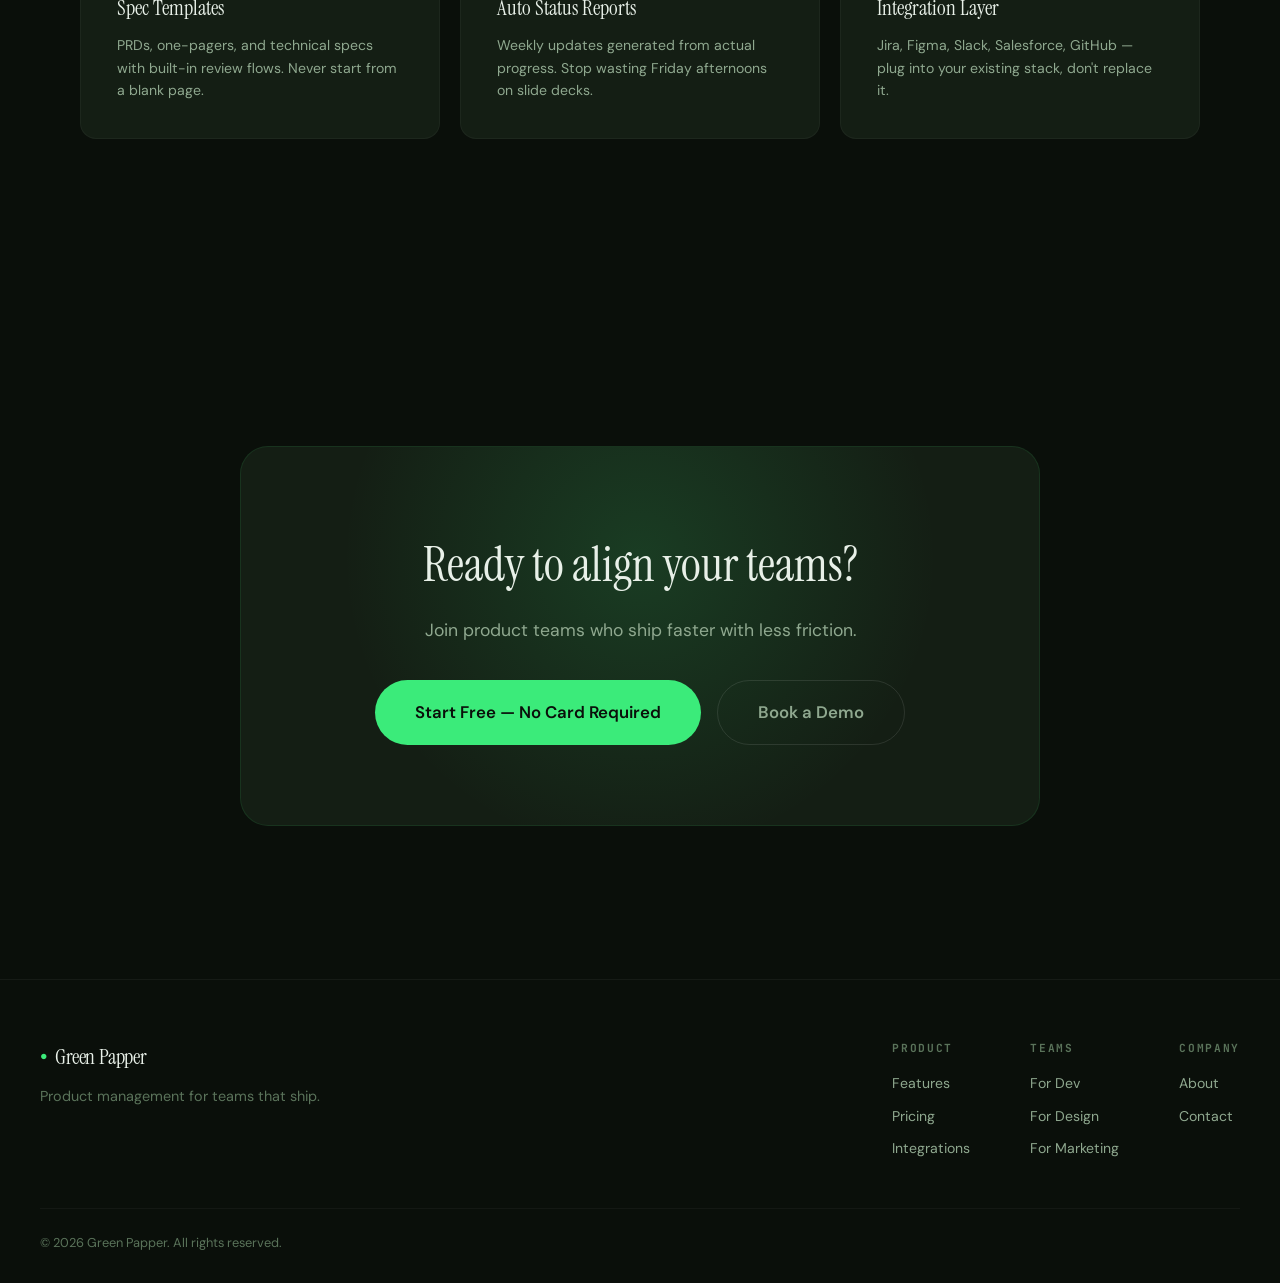
==== commit fe3ce617: "Add multi-page website: pricing, integrations, about, contact pages Expand from single-page landing " ====
--- a/index.html
+++ b/index.html
@@ -20,9 +20,10 @@
         <span class="logo-icon">&#9679;</span> Green Papper
       </a>
       <div class="nav-links">
-        <a href="#pillars">Teams</a>
-        <a href="#workflow">Workflow</a>
-        <a href="#features">Features</a>
+        <a href="dev.html">Dev</a>
+        <a href="design.html">Design</a>
+        <a href="marketing.html">Marketing</a>
+        <a href="pricing.html">Pricing</a>
         <a href="#" class="nav-cta">Get Started</a>
       </div>
       <button class="mobile-menu" aria-label="Menu">
@@ -293,24 +294,20 @@
       <div class="footer-links">
         <div class="footer-col">
           <h5>Product</h5>
-          <a href="#">Features</a>
-          <a href="#">Pricing</a>
-          <a href="#">Integrations</a>
-          <a href="#">Changelog</a>
+          <a href="#features">Features</a>
+          <a href="pricing.html">Pricing</a>
+          <a href="integrations.html">Integrations</a>
         </div>
         <div class="footer-col">
           <h5>Teams</h5>
-          <a href="#">For Dev</a>
-          <a href="#">For Design</a>
-          <a href="#">For Sales</a>
-          <a href="#">For Leadership</a>
+          <a href="dev.html">For Dev</a>
+          <a href="design.html">For Design</a>
+          <a href="marketing.html">For Marketing</a>
         </div>
         <div class="footer-col">
           <h5>Company</h5>
-          <a href="#">About</a>
-          <a href="#">Blog</a>
-          <a href="#">Careers</a>
-          <a href="#">Contact</a>
+          <a href="about.html">About</a>
+          <a href="contact.html">Contact</a>
         </div>
       </div>
     </div>
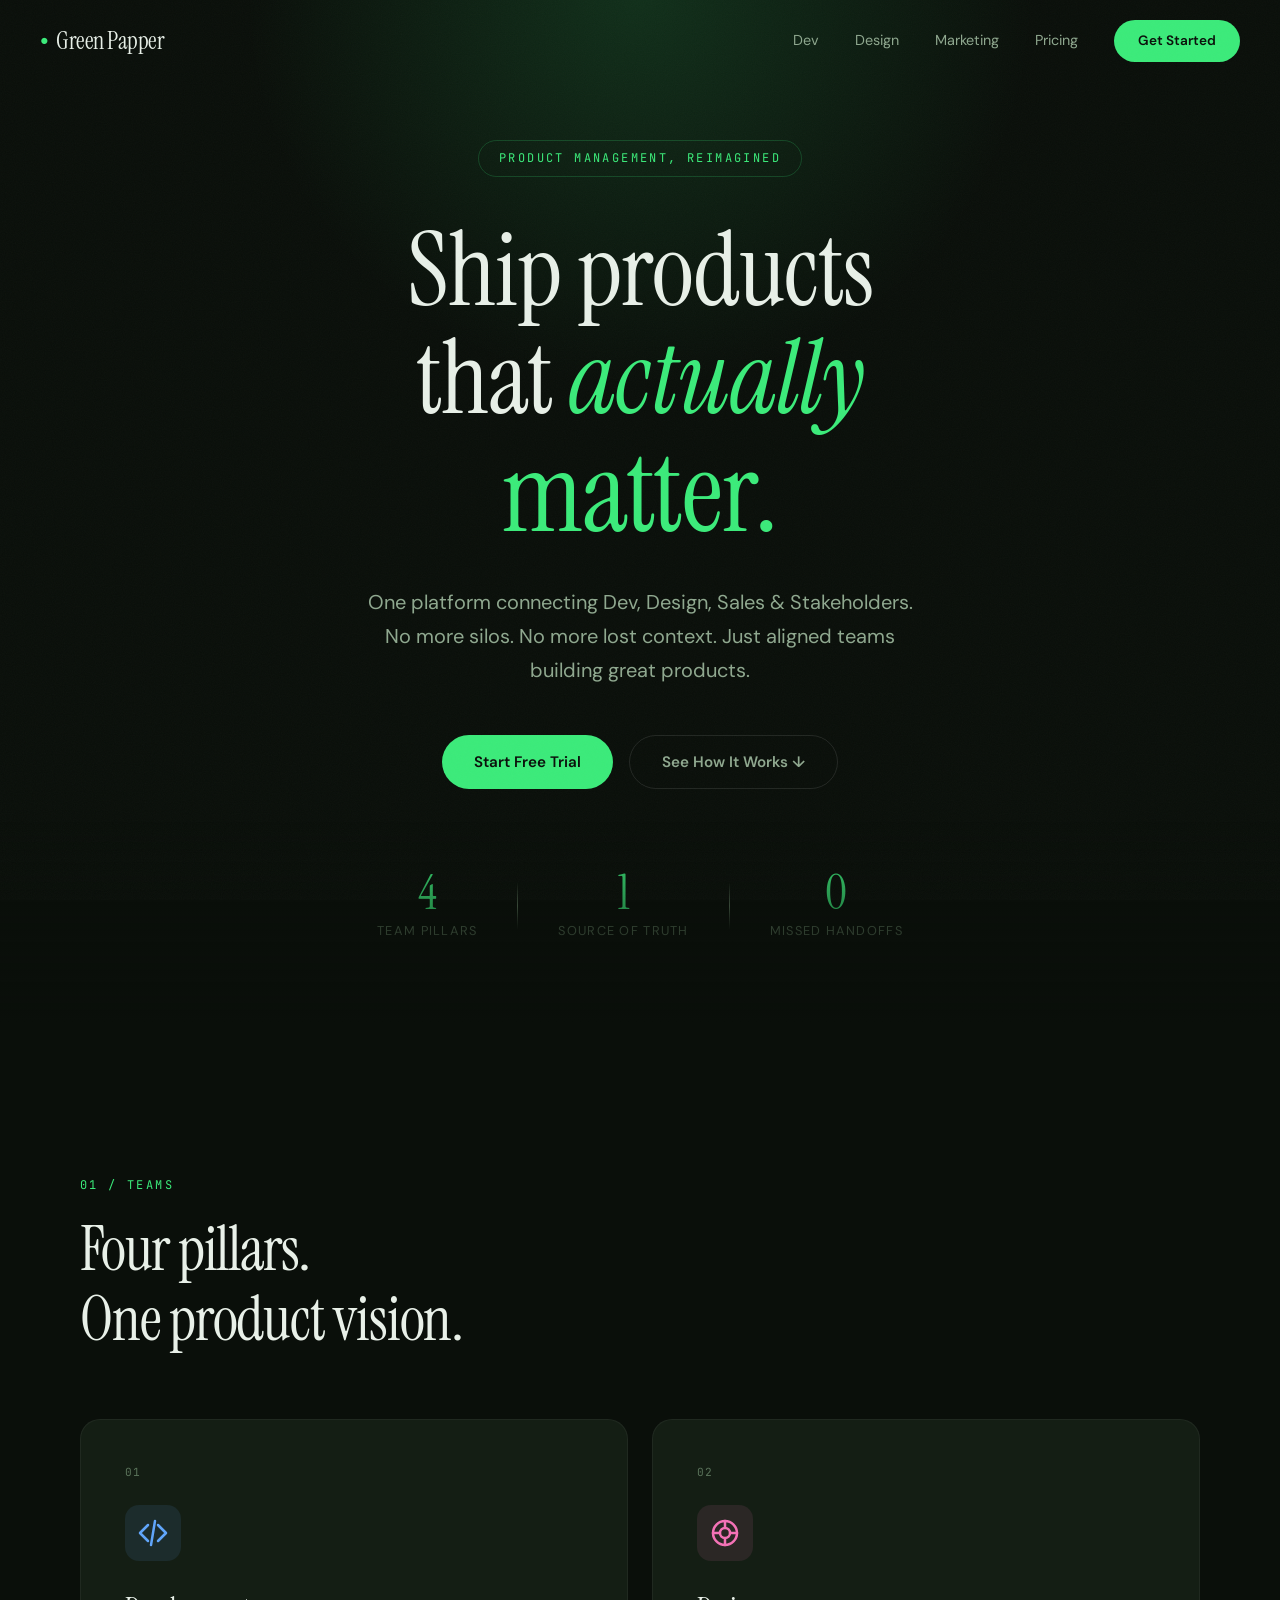
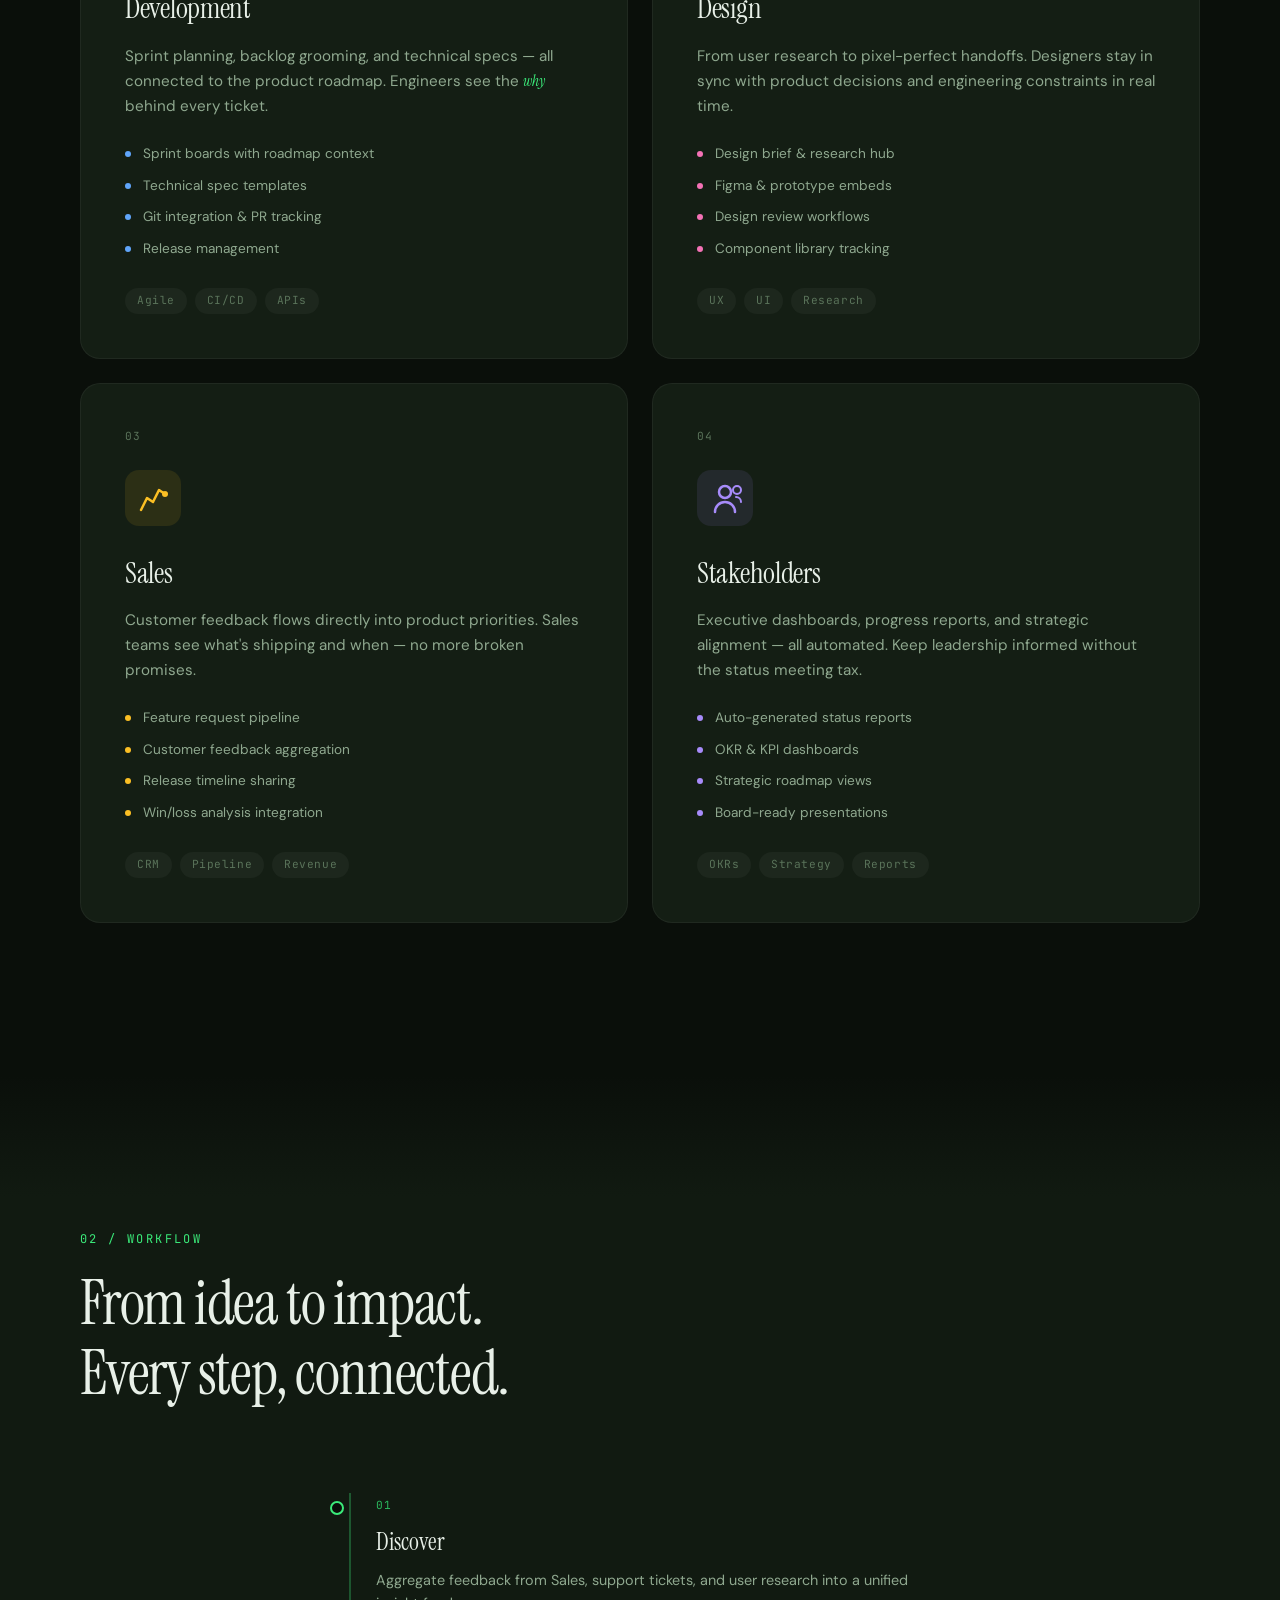
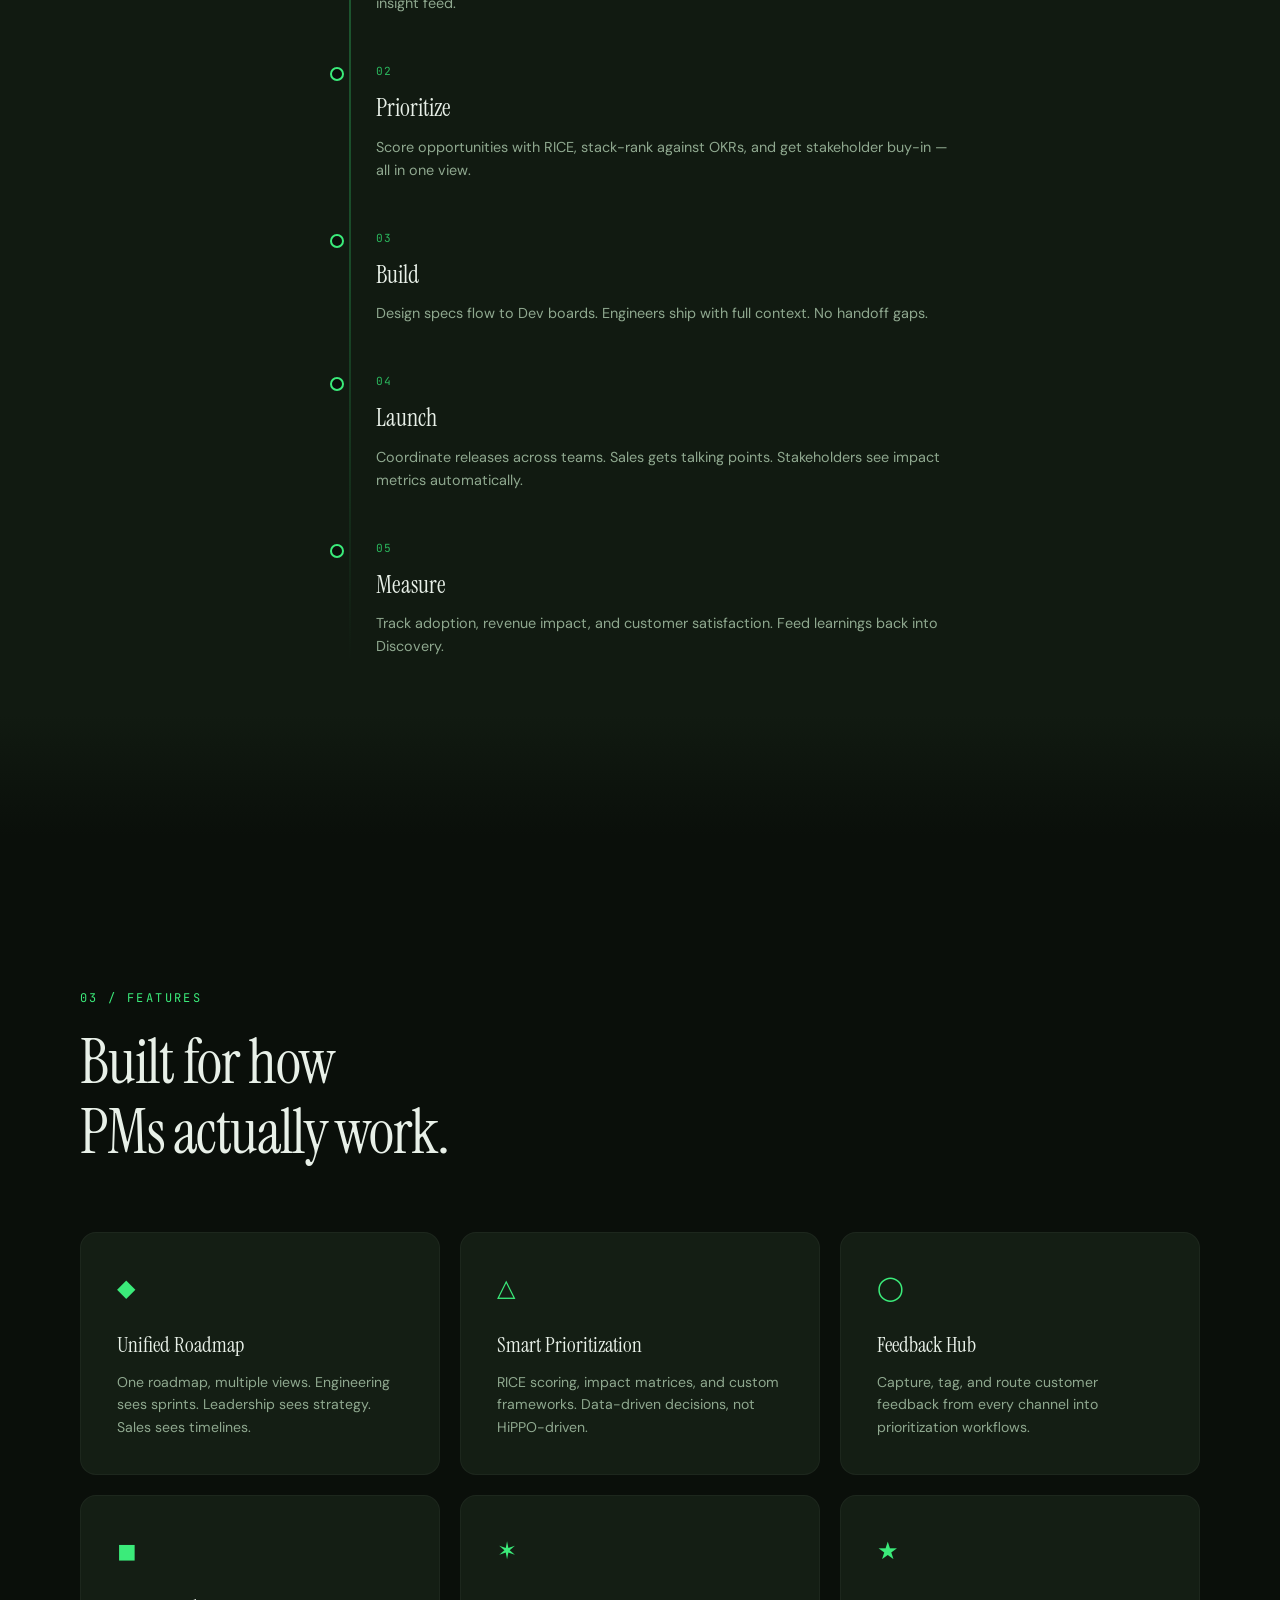
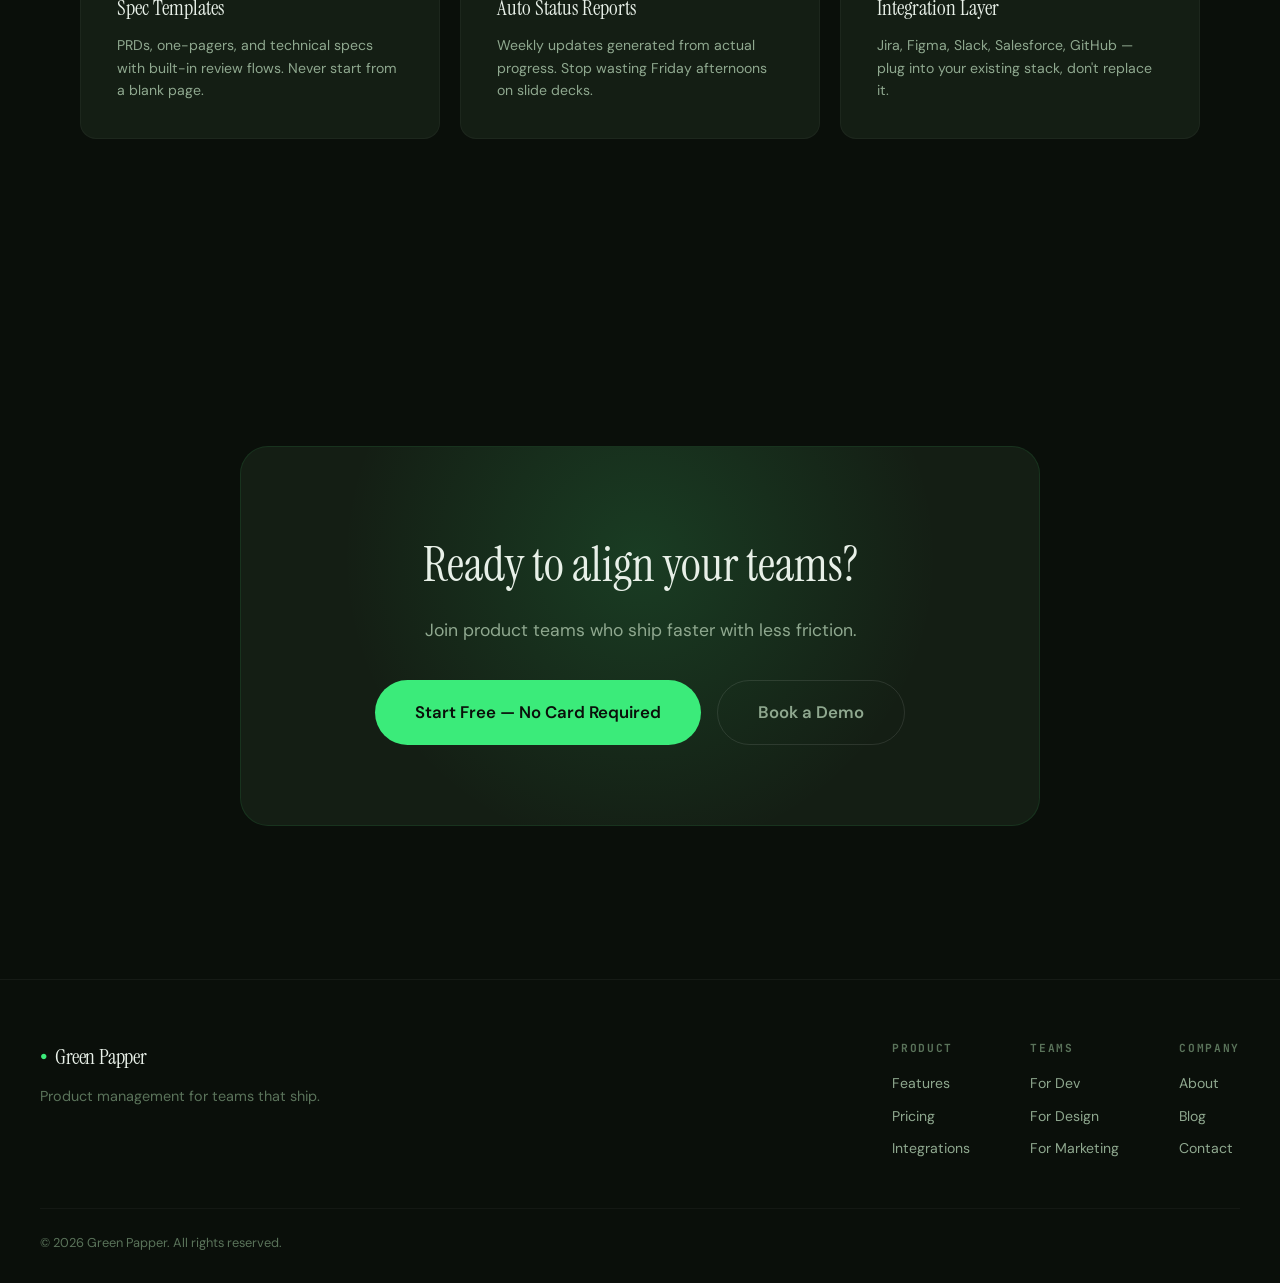
==== commit 4fc1a3ae: "Add blog section with listing page and 3 full articles Create blog.html (listing with featured post " ====
--- a/index.html
+++ b/index.html
@@ -307,6 +307,7 @@
         <div class="footer-col">
           <h5>Company</h5>
           <a href="about.html">About</a>
+          <a href="blog.html">Blog</a>
           <a href="contact.html">Contact</a>
         </div>
       </div>
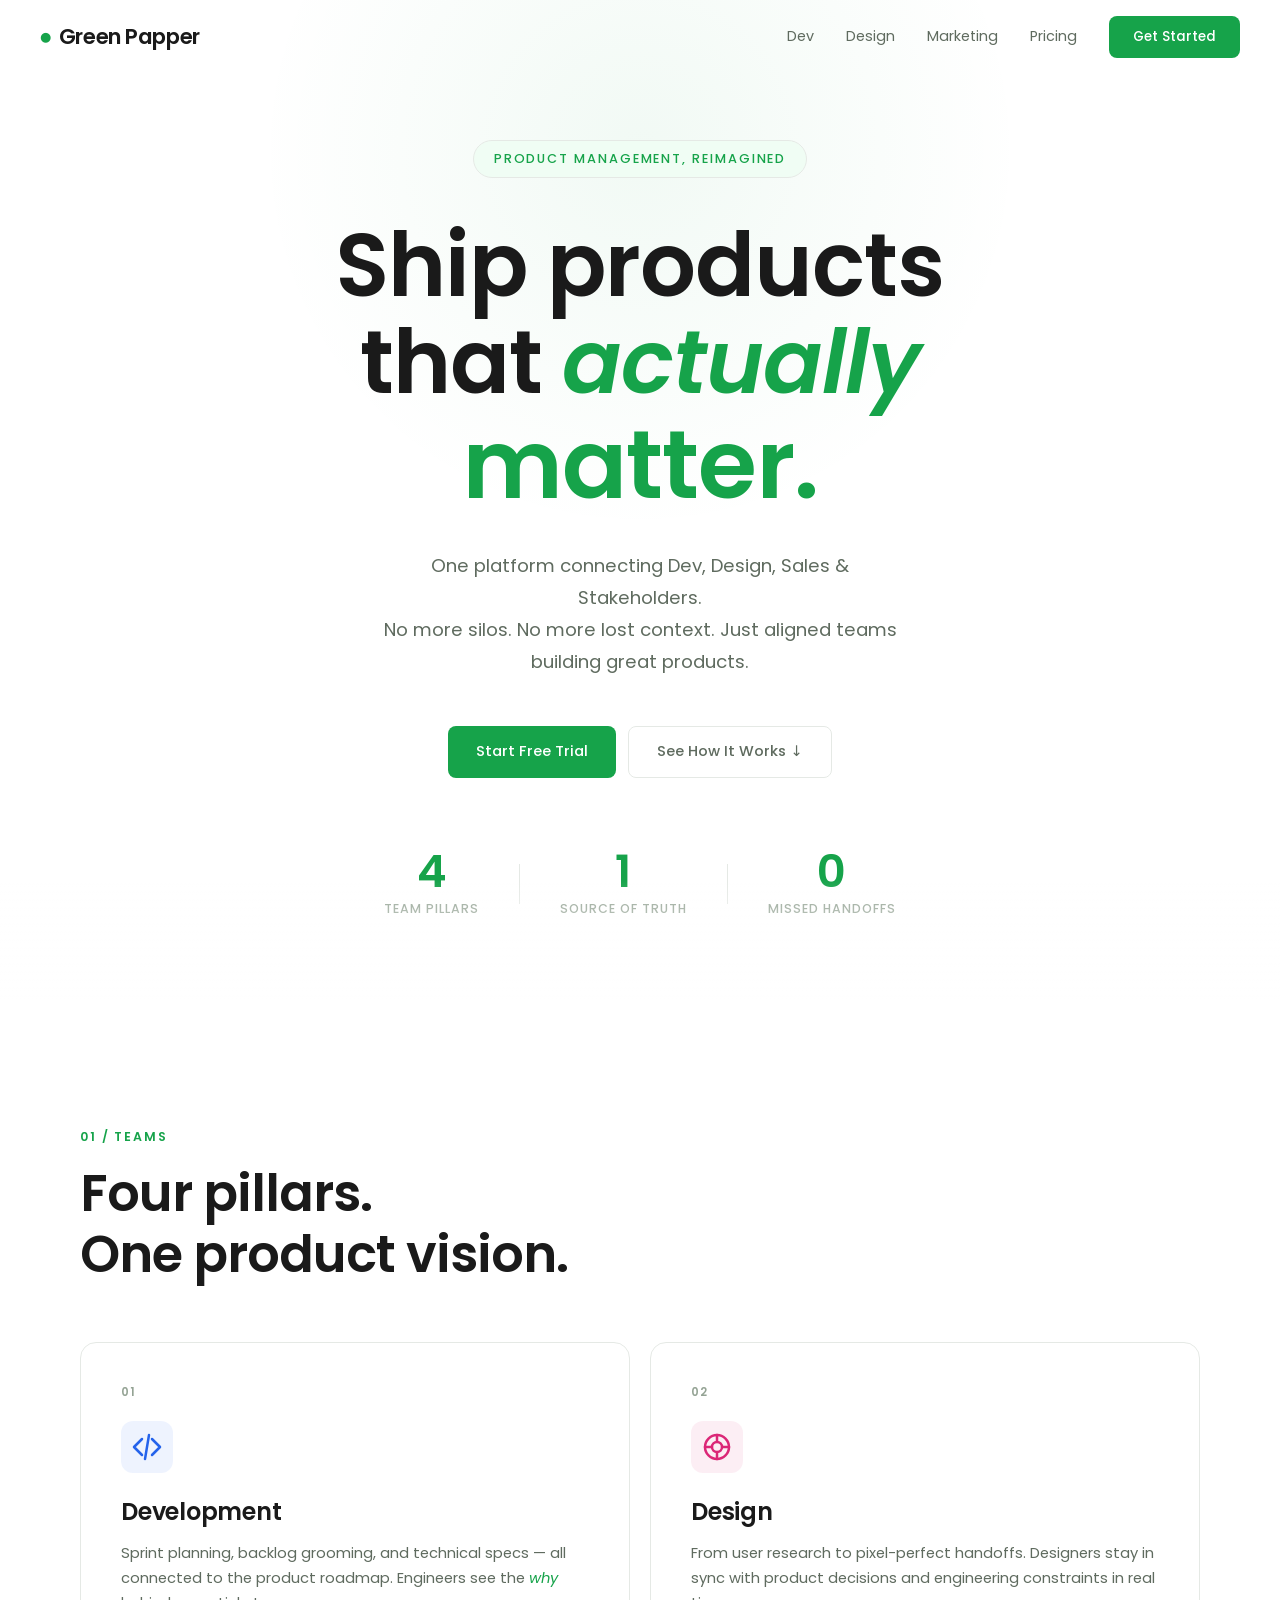
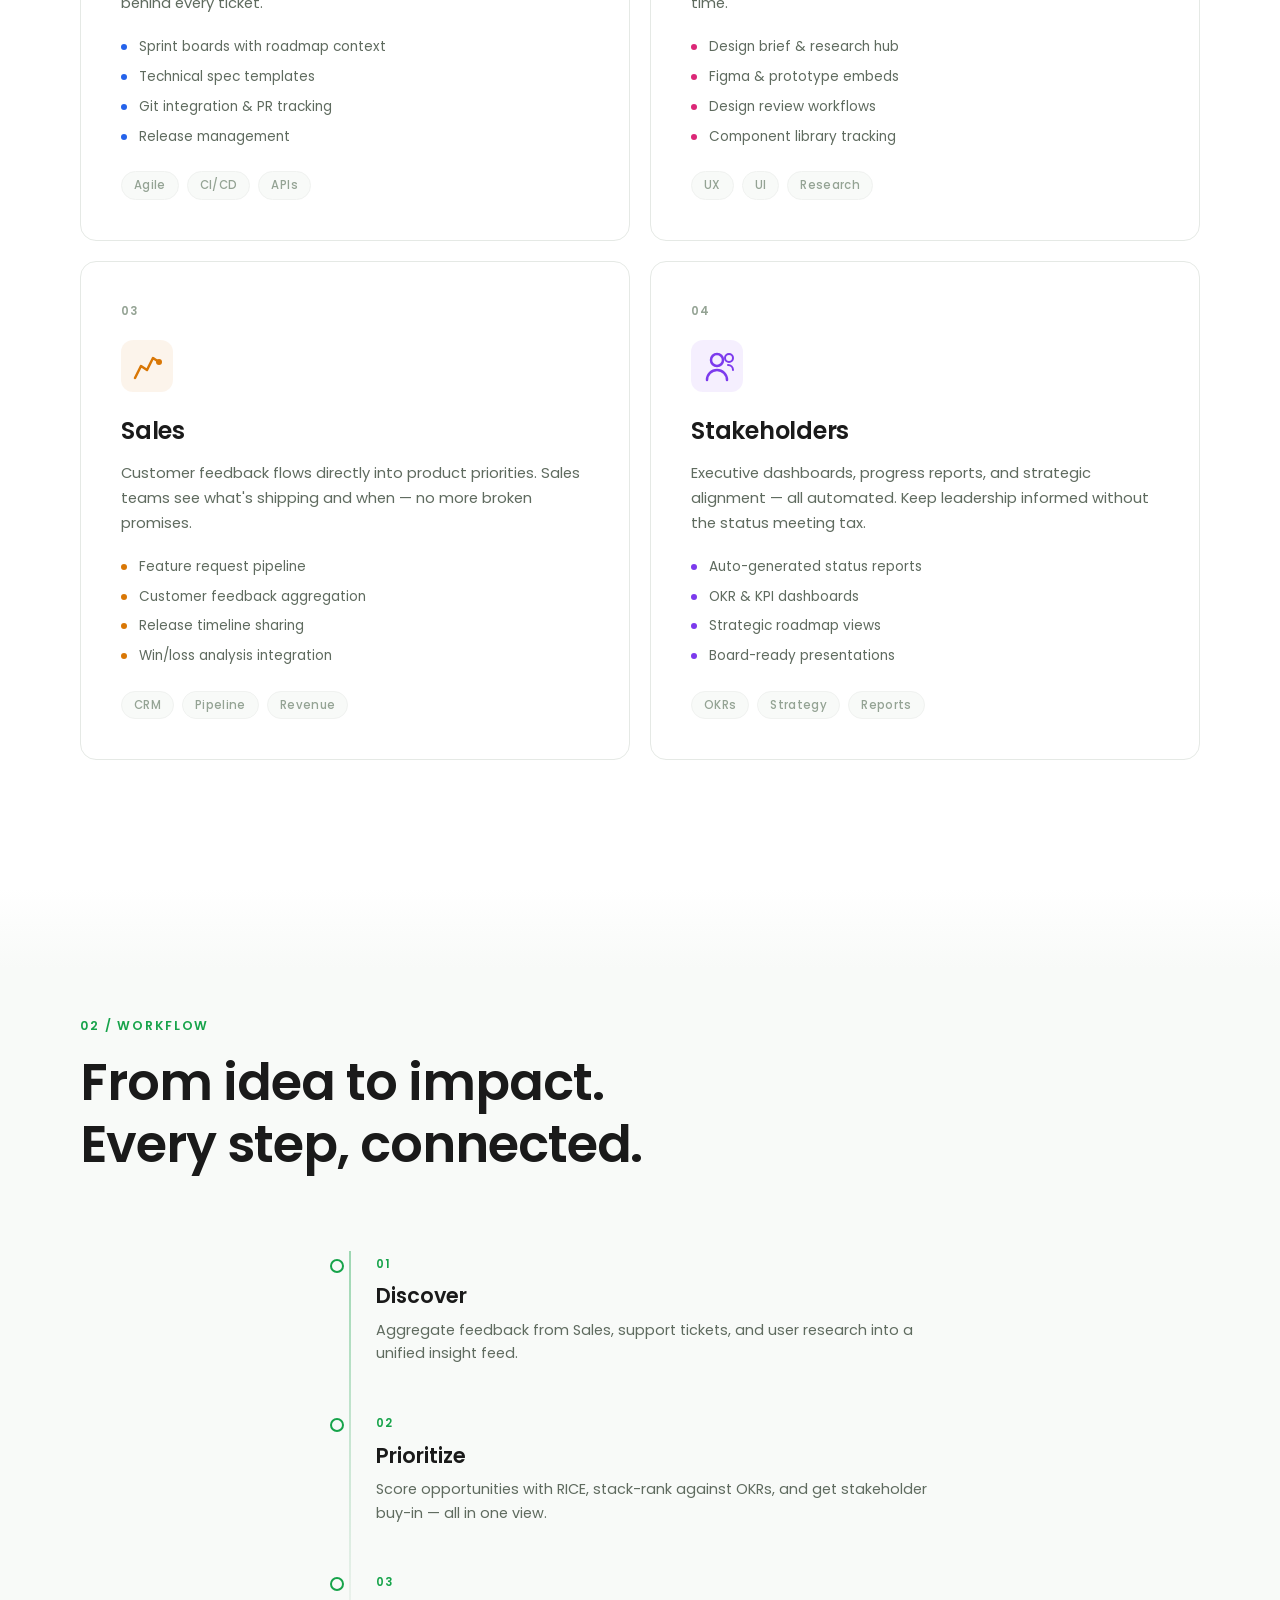
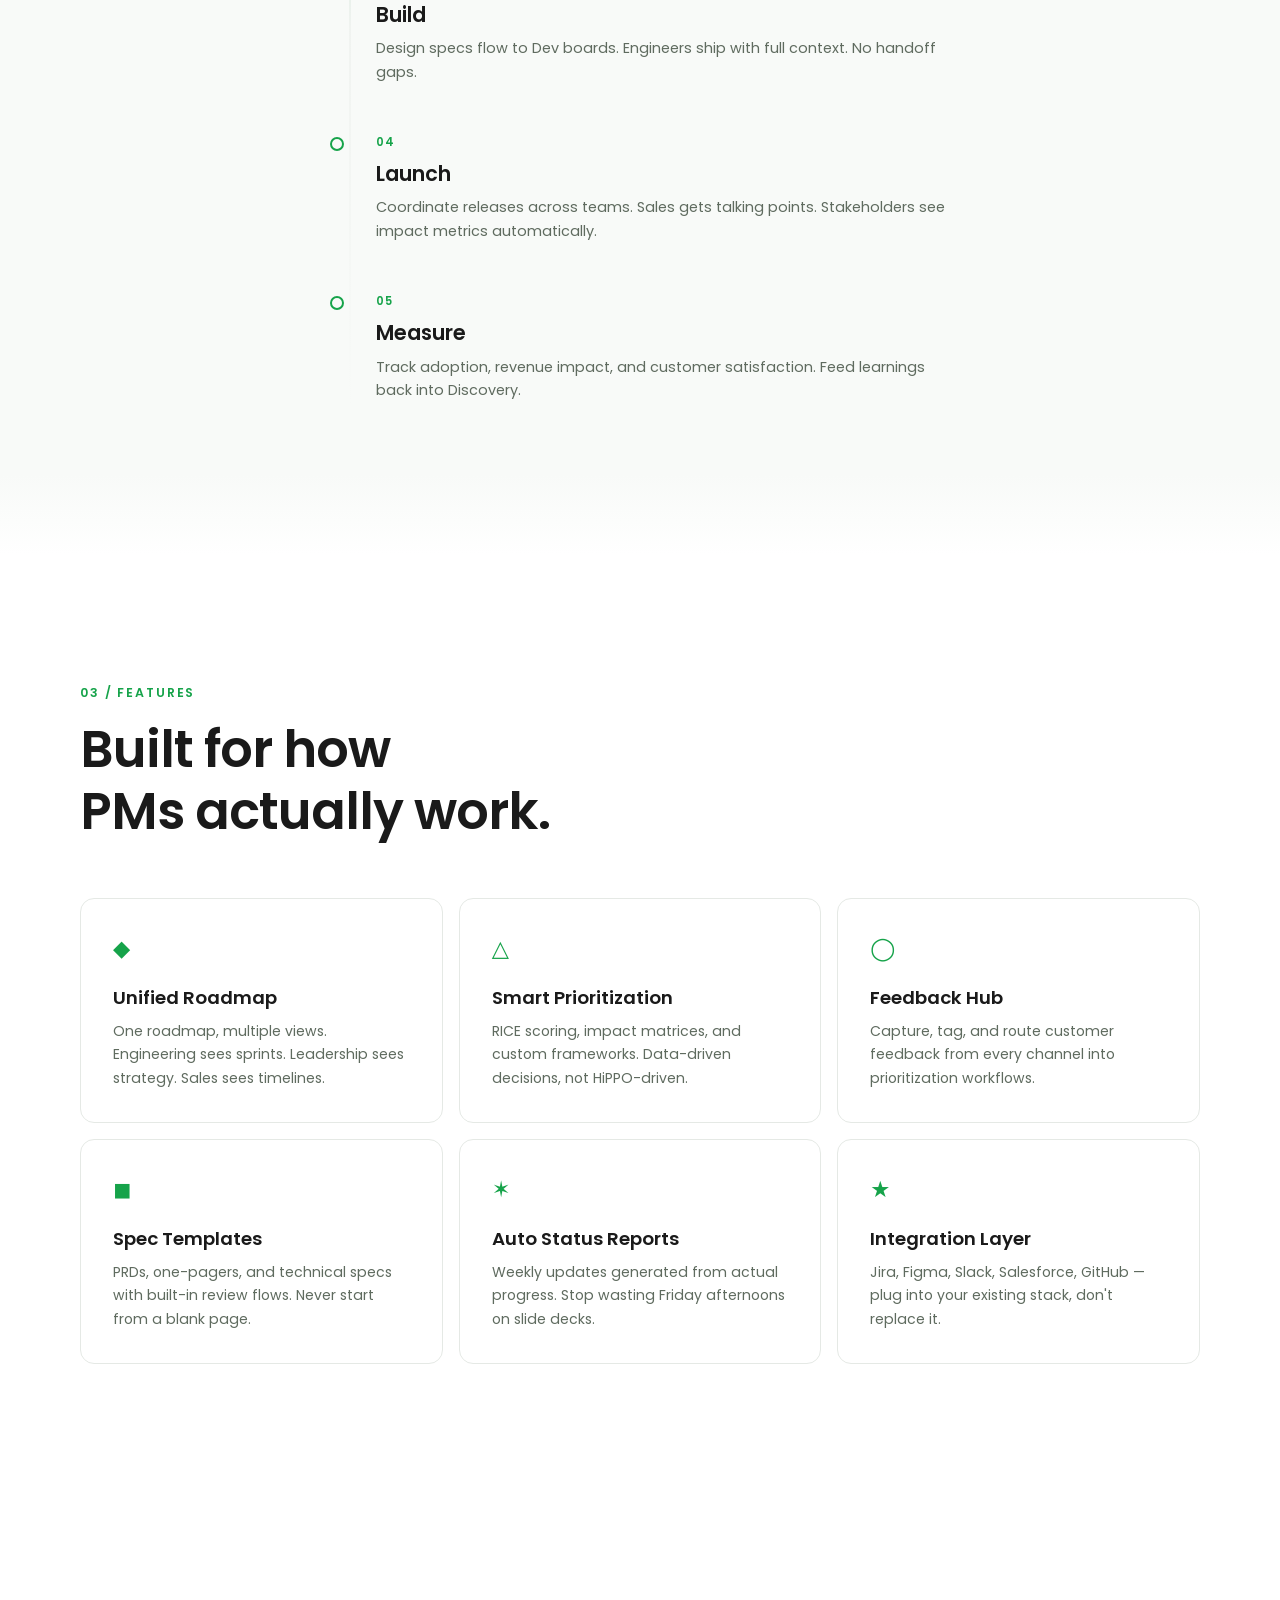
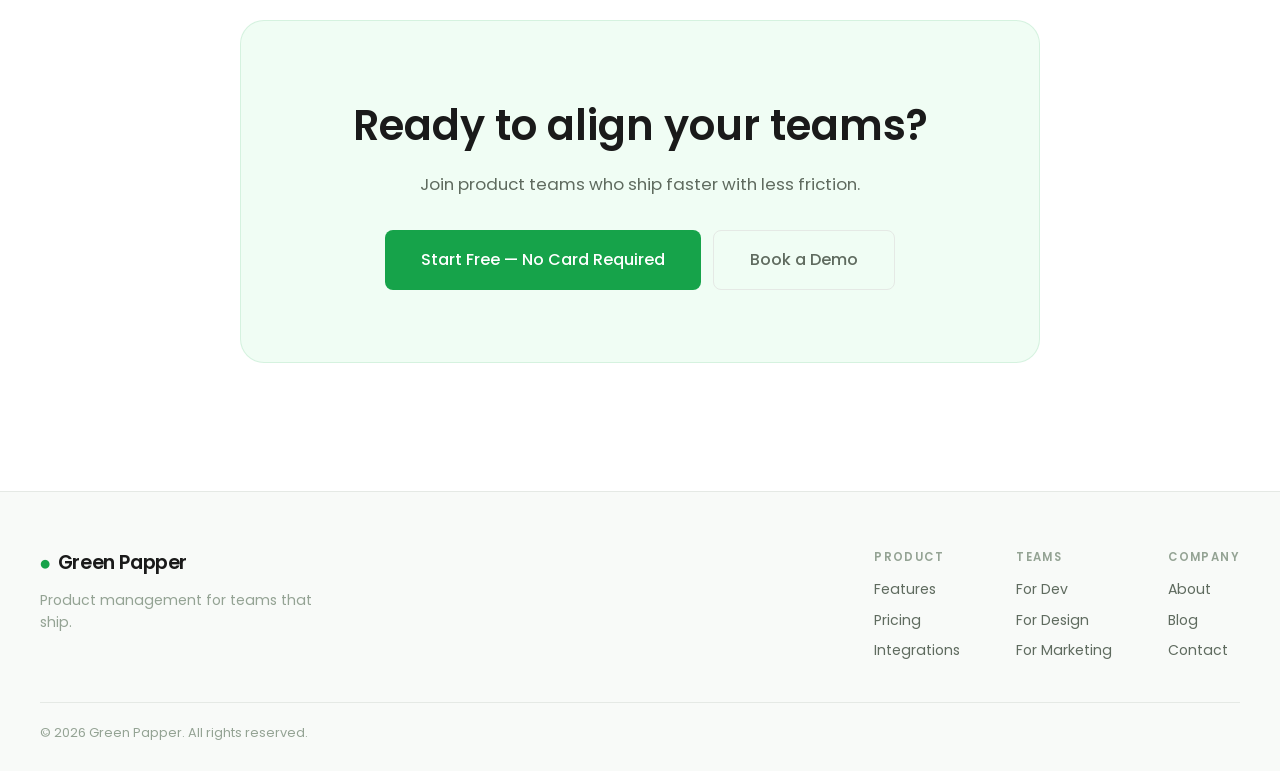
==== commit db90e9cb: "Redesign to light theme with Poppins font and minimal aesthetic - Switch from dark to light theme (w" ====
--- a/index.html
+++ b/index.html
@@ -6,7 +6,7 @@
   <title>Green Papper — Product Management Platform</title>
   <link rel="preconnect" href="https://fonts.googleapis.com">
   <link rel="preconnect" href="https://fonts.gstatic.com" crossorigin>
-  <link href="https://fonts.googleapis.com/css2?family=Instrument+Serif:ital@0;1&family=DM+Sans:ital,opsz,wght@0,9..40,300..700;1,9..40,300..700&family=JetBrains+Mono:wght@400;500&display=swap" rel="stylesheet">
+  <link href="https://fonts.googleapis.com/css2?family=Poppins:ital,wght@0,300;0,400;0,500;0,600;0,700;1,400;1,600&display=swap" rel="stylesheet">
   <link rel="stylesheet" href="styles.css">
 </head>
 <body>
--- a/styles.css
+++ b/styles.css
@@ -1,16 +1,16 @@
 /* ============================================
    GREEN PAPPER — Product Management Platform
-   Aesthetic: Editorial Minimalism meets
-   Dark Corporate with organic green accents
+   Aesthetic: Clean Minimal Light with green accents
+   Typography: Poppins
    ============================================ */
 
 :root {
-  /* Core palette */
-  --bg: #0a0f0a;
-  --bg-elevated: #111a11;
-  --bg-card: #141e14;
-  --bg-card-hover: #1a2a1a;
-  --surface: #1c2c1c;
+  /* Core palette — Light */
+  --bg: #ffffff;
+  --bg-elevated: #f8faf8;
+  --bg-card: #ffffff;
+  --bg-card-hover: #f3f7f3;
+  --surface: #eef2ee;
 
   /* Green spectrum */
   --green-50: #f0fdf0;
@@ -20,31 +20,37 @@
   --green-400: #4ade80;
   --green-500: #22c55e;
   --green-600: #16a34a;
-  --accent: #3beb7a;
-  --accent-dim: #2bb85e;
-  --accent-glow: rgba(59, 235, 122, 0.15);
-  --accent-glow-strong: rgba(59, 235, 122, 0.25);
+  --green-700: #15803d;
+  --accent: #16a34a;
+  --accent-dim: #15803d;
+  --accent-light: #f0fdf4;
+  --accent-glow: rgba(22, 163, 74, 0.06);
+  --accent-glow-strong: rgba(22, 163, 74, 0.12);
 
   /* Text */
-  --text: #e8f0e8;
-  --text-secondary: #8fa88f;
-  --text-muted: #5a735a;
-  --text-inverse: #0a0f0a;
-
-  /* Pillar accents */
-  --dev-color: #60a5fa;
-  --design-color: #f472b6;
-  --sales-color: #fbbf24;
-  --stake-color: #a78bfa;
+  --text: #1a1a1a;
+  --text-secondary: #5f6b5f;
+  --text-muted: #94a394;
+  --text-inverse: #ffffff;
+
+  /* Pillar accents — muted for light theme */
+  --dev-color: #2563eb;
+  --design-color: #db2777;
+  --sales-color: #d97706;
+  --stake-color: #7c3aed;
 
   /* Typography */
-  --font-display: 'Instrument Serif', Georgia, serif;
-  --font-body: 'DM Sans', system-ui, sans-serif;
-  --font-mono: 'JetBrains Mono', monospace;
+  --font-display: 'Poppins', system-ui, sans-serif;
+  --font-body: 'Poppins', system-ui, sans-serif;
+  --font-mono: 'Poppins', system-ui, sans-serif;
 
   /* Spacing */
-  --section-pad: clamp(80px, 12vw, 160px);
+  --section-pad: clamp(72px, 10vw, 140px);
   --content-max: 1200px;
+
+  /* Borders */
+  --border: #e5e9e5;
+  --border-light: #f0f2f0;
 
   /* Transitions */
   --ease-out: cubic-bezier(0.16, 1, 0.3, 1);
@@ -70,18 +76,11 @@
 
 a { color: inherit; text-decoration: none; }
 ul { list-style: none; }
-em { font-family: var(--font-display); font-style: italic; color: var(--accent); }
-
-/* Grain Overlay */
+em { font-style: italic; color: var(--accent); }
+
+/* Grain Overlay — hidden on light theme */
 .grain {
-  position: fixed;
-  inset: 0;
-  z-index: 9999;
-  pointer-events: none;
-  opacity: 0.03;
-  background-image: url("data:image/svg+xml,%3Csvg viewBox='0 0 256 256' xmlns='http://www.w3.org/2000/svg'%3E%3Cfilter id='noise'%3E%3CfeTurbulence type='fractalNoise' baseFrequency='0.9' numOctaves='4' stitchTiles='stitch'/%3E%3C/filter%3E%3Crect width='100%25' height='100%25' filter='url(%23noise)'/%3E%3C/svg%3E");
-  background-repeat: repeat;
-  background-size: 256px 256px;
+  display: none;
 }
 
 /* ============ NAVIGATION ============ */
@@ -91,14 +90,14 @@
   left: 0;
   right: 0;
   z-index: 100;
-  padding: 20px 40px;
-  transition: background 0.4s, backdrop-filter 0.4s;
+  padding: 16px 40px;
+  transition: background 0.4s, box-shadow 0.4s;
 }
 
 .nav.scrolled {
-  background: rgba(10, 15, 10, 0.85);
-  backdrop-filter: blur(20px);
-  border-bottom: 1px solid rgba(59, 235, 122, 0.08);
+  background: rgba(255, 255, 255, 0.92);
+  backdrop-filter: blur(16px);
+  box-shadow: 0 1px 0 var(--border);
 }
 
 .nav-inner {
@@ -111,11 +110,13 @@
 
 .logo {
   font-family: var(--font-display);
-  font-size: 1.5rem;
+  font-size: 1.35rem;
+  font-weight: 600;
   display: flex;
   align-items: center;
   gap: 8px;
   letter-spacing: -0.02em;
+  color: var(--text);
 }
 
 .logo-icon {
@@ -126,7 +127,7 @@
 .nav-links {
   display: flex;
   align-items: center;
-  gap: 36px;
+  gap: 32px;
   font-size: 0.9rem;
   font-weight: 400;
   color: var(--text-secondary);
@@ -144,15 +145,16 @@
   background: var(--accent);
   color: var(--text-inverse) !important;
   padding: 10px 24px;
-  border-radius: 100px;
-  font-weight: 600;
+  border-radius: 8px;
+  font-weight: 500;
   font-size: 0.85rem;
-  transition: transform 0.3s var(--ease-spring), box-shadow 0.3s;
+  transition: transform 0.3s var(--ease-spring), box-shadow 0.3s, background 0.3s;
 }
 
 .nav-cta:hover {
-  transform: scale(1.05);
-  box-shadow: 0 0 30px var(--accent-glow-strong);
+  transform: translateY(-1px);
+  background: var(--accent-dim);
+  box-shadow: 0 4px 12px var(--accent-glow-strong);
 }
 
 .mobile-menu {
@@ -189,12 +191,12 @@
 .hero::before {
   content: '';
   position: absolute;
-  top: -40%;
+  top: -30%;
   left: 50%;
   transform: translateX(-50%);
-  width: 800px;
-  height: 800px;
-  background: radial-gradient(circle, var(--accent-glow) 0%, transparent 70%);
+  width: 900px;
+  height: 900px;
+  background: radial-gradient(circle, var(--accent-glow) 0%, transparent 60%);
   pointer-events: none;
 }
 
@@ -204,29 +206,30 @@
   bottom: 0;
   left: 0;
   right: 0;
-  height: 200px;
+  height: 120px;
   background: linear-gradient(to top, var(--bg), transparent);
   pointer-events: none;
 }
 
 .hero-badge {
-  font-family: var(--font-mono);
-  font-size: 0.75rem;
+  font-size: 0.8rem;
+  font-weight: 500;
   text-transform: uppercase;
-  letter-spacing: 0.2em;
+  letter-spacing: 0.15em;
   color: var(--accent);
   padding: 8px 20px;
-  border: 1px solid rgba(59, 235, 122, 0.2);
+  border: 1px solid var(--border);
   border-radius: 100px;
   margin-bottom: 40px;
+  background: var(--accent-light);
   opacity: 0;
   animation: fadeUp 0.8s var(--ease-out) 0.2s forwards;
 }
 
 .hero-title {
   font-family: var(--font-display);
-  font-weight: 400;
-  line-height: 1.05;
+  font-weight: 600;
+  line-height: 1.1;
   letter-spacing: -0.03em;
   margin-bottom: 32px;
 }
@@ -238,34 +241,35 @@
 }
 
 .line-1 {
-  font-size: clamp(3rem, 8vw, 7rem);
+  font-size: clamp(2.5rem, 7vw, 5.5rem);
   animation-delay: 0.3s !important;
 }
 
 .line-2 {
-  font-size: clamp(3rem, 8vw, 7rem);
+  font-size: clamp(2.5rem, 7vw, 5.5rem);
   animation-delay: 0.45s !important;
 }
 
 .line-3 {
-  font-size: clamp(3.5rem, 9vw, 8rem);
+  font-size: clamp(2.8rem, 8vw, 6rem);
   color: var(--accent);
   animation-delay: 0.6s !important;
 }
 
 .hero-sub {
-  font-size: clamp(1rem, 1.8vw, 1.25rem);
+  font-size: clamp(1rem, 1.6vw, 1.15rem);
   color: var(--text-secondary);
-  max-width: 560px;
-  line-height: 1.7;
+  max-width: 540px;
+  line-height: 1.75;
   margin-bottom: 48px;
+  font-weight: 400;
   opacity: 0;
   animation: fadeUp 0.8s var(--ease-out) 0.75s forwards;
 }
 
 .hero-actions {
   display: flex;
-  gap: 16px;
+  gap: 12px;
   flex-wrap: wrap;
   justify-content: center;
   opacity: 0;
@@ -276,7 +280,7 @@
   display: flex;
   align-items: center;
   gap: 40px;
-  margin-top: 80px;
+  margin-top: 72px;
   opacity: 0;
   animation: fadeUp 0.8s var(--ease-out) 1.1s forwards;
 }
@@ -284,24 +288,26 @@
 .stat-num {
   display: block;
   font-family: var(--font-display);
-  font-size: 3rem;
+  font-size: 2.8rem;
+  font-weight: 600;
   color: var(--accent);
   line-height: 1;
 }
 
 .stat-label {
-  font-size: 0.8rem;
+  font-size: 0.78rem;
   color: var(--text-muted);
   text-transform: uppercase;
-  letter-spacing: 0.1em;
+  letter-spacing: 0.08em;
   margin-top: 4px;
   display: block;
+  font-weight: 500;
 }
 
 .stat-divider {
   width: 1px;
-  height: 48px;
-  background: linear-gradient(to bottom, transparent, var(--text-muted), transparent);
+  height: 40px;
+  background: var(--border);
 }
 
 /* ============ BUTTONS ============ */
@@ -309,11 +315,11 @@
   display: inline-flex;
   align-items: center;
   gap: 8px;
-  padding: 14px 32px;
-  border-radius: 100px;
+  padding: 13px 28px;
+  border-radius: 8px;
   font-family: var(--font-body);
-  font-size: 0.95rem;
-  font-weight: 600;
+  font-size: 0.92rem;
+  font-weight: 500;
   transition: all 0.3s var(--ease-out);
   cursor: pointer;
   border: none;
@@ -325,51 +331,52 @@
 }
 
 .btn-primary:hover {
-  background: var(--green-300);
-  transform: translateY(-2px);
-  box-shadow: 0 8px 40px var(--accent-glow-strong);
+  background: var(--accent-dim);
+  transform: translateY(-1px);
+  box-shadow: 0 4px 16px var(--accent-glow-strong);
 }
 
 .btn-ghost {
   background: transparent;
   color: var(--text-secondary);
-  border: 1px solid rgba(255,255,255,0.1);
+  border: 1px solid var(--border);
 }
 
 .btn-ghost:hover {
   color: var(--text);
-  border-color: rgba(255,255,255,0.25);
-  background: rgba(255,255,255,0.03);
+  border-color: var(--text-muted);
+  background: var(--bg-elevated);
 }
 
 .btn-lg {
-  padding: 18px 40px;
-  font-size: 1.05rem;
+  padding: 16px 36px;
+  font-size: 1rem;
 }
 
 /* ============ SECTIONS COMMON ============ */
 .section-header {
   max-width: var(--content-max);
-  margin: 0 auto 64px;
+  margin: 0 auto 56px;
   padding: 0 40px;
 }
 
 .section-tag {
-  font-family: var(--font-mono);
-  font-size: 0.75rem;
+  font-size: 0.78rem;
+  font-weight: 600;
   text-transform: uppercase;
-  letter-spacing: 0.2em;
+  letter-spacing: 0.15em;
   color: var(--accent);
   display: block;
-  margin-bottom: 20px;
+  margin-bottom: 16px;
 }
 
 .section-title {
   font-family: var(--font-display);
-  font-size: clamp(2.2rem, 5vw, 3.8rem);
-  font-weight: 400;
-  line-height: 1.15;
+  font-size: clamp(2rem, 4.5vw, 3.2rem);
+  font-weight: 600;
+  line-height: 1.2;
   letter-spacing: -0.02em;
+  color: var(--text);
 }
 
 /* ============ PILLARS ============ */
@@ -384,17 +391,17 @@
   padding: 0 40px;
   display: grid;
   grid-template-columns: repeat(2, 1fr);
-  gap: 24px;
+  gap: 20px;
 }
 
 .pillar-card {
   background: var(--bg-card);
-  border: 1px solid rgba(255,255,255,0.05);
-  border-radius: 20px;
-  padding: 44px;
+  border: 1px solid var(--border);
+  border-radius: 16px;
+  padding: 40px;
   position: relative;
   overflow: hidden;
-  transition: transform 0.4s var(--ease-out), border-color 0.4s, background 0.4s;
+  transition: transform 0.4s var(--ease-out), border-color 0.4s, box-shadow 0.4s;
 }
 
 .pillar-card::before {
@@ -409,8 +416,8 @@
 }
 
 .pillar-card:hover {
-  transform: translateY(-4px);
-  background: var(--bg-card-hover);
+  transform: translateY(-3px);
+  box-shadow: 0 8px 32px rgba(0, 0, 0, 0.06);
 }
 
 .pillar-card:hover::before {
@@ -422,54 +429,55 @@
 .pillar-sales::before { background: var(--sales-color); }
 .pillar-stake::before { background: var(--stake-color); }
 
-.pillar-dev:hover { border-color: rgba(96, 165, 250, 0.2); }
-.pillar-design:hover { border-color: rgba(244, 114, 182, 0.2); }
-.pillar-sales:hover { border-color: rgba(251, 191, 36, 0.2); }
-.pillar-stake:hover { border-color: rgba(167, 139, 250, 0.2); }
+.pillar-dev:hover { border-color: rgba(37, 99, 235, 0.25); }
+.pillar-design:hover { border-color: rgba(219, 39, 119, 0.25); }
+.pillar-sales:hover { border-color: rgba(217, 119, 6, 0.25); }
+.pillar-stake:hover { border-color: rgba(124, 58, 237, 0.25); }
 
 .pillar-number {
-  font-family: var(--font-mono);
-  font-size: 0.7rem;
+  font-size: 0.72rem;
+  font-weight: 600;
   color: var(--text-muted);
   letter-spacing: 0.1em;
-  margin-bottom: 24px;
+  text-transform: uppercase;
+  margin-bottom: 20px;
 }
 
 .pillar-icon {
-  width: 56px;
-  height: 56px;
+  width: 52px;
+  height: 52px;
   display: flex;
   align-items: center;
   justify-content: center;
-  border-radius: 14px;
-  margin-bottom: 24px;
-}
-
-.pillar-dev .pillar-icon { background: rgba(96, 165, 250, 0.1); color: var(--dev-color); }
-.pillar-design .pillar-icon { background: rgba(244, 114, 182, 0.1); color: var(--design-color); }
-.pillar-sales .pillar-icon { background: rgba(251, 191, 36, 0.1); color: var(--sales-color); }
-.pillar-stake .pillar-icon { background: rgba(167, 139, 250, 0.1); color: var(--stake-color); }
+  border-radius: 12px;
+  margin-bottom: 20px;
+}
+
+.pillar-dev .pillar-icon { background: rgba(37, 99, 235, 0.08); color: var(--dev-color); }
+.pillar-design .pillar-icon { background: rgba(219, 39, 119, 0.08); color: var(--design-color); }
+.pillar-sales .pillar-icon { background: rgba(217, 119, 6, 0.08); color: var(--sales-color); }
+.pillar-stake .pillar-icon { background: rgba(124, 58, 237, 0.08); color: var(--stake-color); }
 
 .pillar-card h3 {
   font-family: var(--font-display);
-  font-size: 1.8rem;
-  font-weight: 400;
-  margin-bottom: 12px;
+  font-size: 1.5rem;
+  font-weight: 600;
+  margin-bottom: 10px;
   letter-spacing: -0.01em;
 }
 
 .pillar-card p {
   color: var(--text-secondary);
-  font-size: 0.95rem;
-  line-height: 1.65;
+  font-size: 0.92rem;
+  line-height: 1.7;
+  margin-bottom: 20px;
+}
+
+.pillar-features {
+  display: flex;
+  flex-direction: column;
+  gap: 8px;
   margin-bottom: 24px;
-}
-
-.pillar-features {
-  display: flex;
-  flex-direction: column;
-  gap: 10px;
-  margin-bottom: 28px;
 }
 
 .pillar-features li {
@@ -501,13 +509,14 @@
 }
 
 .ptag {
-  font-family: var(--font-mono);
-  font-size: 0.7rem;
+  font-size: 0.72rem;
+  font-weight: 500;
   padding: 4px 12px;
   border-radius: 100px;
-  background: rgba(255,255,255,0.04);
+  background: var(--bg-elevated);
   color: var(--text-muted);
-  letter-spacing: 0.05em;
+  letter-spacing: 0.03em;
+  border: 1px solid var(--border-light);
 }
 
 /* ============ WORKFLOW ============ */
@@ -523,7 +532,7 @@
   position: absolute;
   left: 0;
   right: 0;
-  height: 120px;
+  height: 80px;
   pointer-events: none;
 }
 
@@ -550,8 +559,8 @@
   top: 20px;
   bottom: 20px;
   width: 2px;
-  background: linear-gradient(to bottom, var(--accent), var(--accent-dim), transparent);
-  opacity: 0.3;
+  background: linear-gradient(to bottom, var(--accent), var(--border), transparent);
+  opacity: 0.4;
 }
 
 .workflow-step {
@@ -568,7 +577,7 @@
   min-width: 14px;
   border-radius: 50%;
   border: 2px solid var(--accent);
-  background: var(--bg);
+  background: var(--bg-elevated);
   margin-top: 4px;
   position: relative;
   z-index: 1;
@@ -577,29 +586,29 @@
 
 .workflow-step:hover .step-dot {
   background: var(--accent);
-  box-shadow: 0 0 20px var(--accent-glow-strong);
+  box-shadow: 0 0 12px var(--accent-glow-strong);
 }
 
 .step-num {
-  font-family: var(--font-mono);
-  font-size: 0.7rem;
-  color: var(--accent-dim);
+  font-size: 0.72rem;
+  font-weight: 600;
+  color: var(--accent);
   letter-spacing: 0.1em;
   display: block;
-  margin-bottom: 8px;
+  margin-bottom: 6px;
 }
 
 .step-content h4 {
   font-family: var(--font-display);
-  font-size: 1.5rem;
-  font-weight: 400;
-  margin-bottom: 8px;
+  font-size: 1.3rem;
+  font-weight: 600;
+  margin-bottom: 6px;
 }
 
 .step-content p {
   color: var(--text-secondary);
   font-size: 0.9rem;
-  line-height: 1.6;
+  line-height: 1.65;
 }
 
 /* ============ FEATURES ============ */
@@ -613,41 +622,41 @@
   padding: 0 40px;
   display: grid;
   grid-template-columns: repeat(3, 1fr);
-  gap: 20px;
+  gap: 16px;
 }
 
 .feature-card {
   background: var(--bg-card);
-  border: 1px solid rgba(255,255,255,0.04);
-  border-radius: 16px;
-  padding: 36px;
-  transition: transform 0.4s var(--ease-out), border-color 0.4s, background 0.4s;
+  border: 1px solid var(--border);
+  border-radius: 14px;
+  padding: 32px;
+  transition: transform 0.4s var(--ease-out), border-color 0.4s, box-shadow 0.4s;
 }
 
 .feature-card:hover {
-  transform: translateY(-3px);
-  border-color: rgba(59, 235, 122, 0.15);
-  background: var(--bg-card-hover);
+  transform: translateY(-2px);
+  border-color: rgba(22, 163, 74, 0.2);
+  box-shadow: 0 6px 24px rgba(0, 0, 0, 0.05);
 }
 
 .feature-icon {
-  font-size: 1.5rem;
+  font-size: 1.4rem;
   color: var(--accent);
-  margin-bottom: 20px;
+  margin-bottom: 16px;
   display: block;
 }
 
 .feature-card h4 {
   font-family: var(--font-display);
-  font-size: 1.3rem;
-  font-weight: 400;
-  margin-bottom: 10px;
+  font-size: 1.15rem;
+  font-weight: 600;
+  margin-bottom: 8px;
 }
 
 .feature-card p {
   color: var(--text-secondary);
   font-size: 0.88rem;
-  line-height: 1.6;
+  line-height: 1.65;
 }
 
 /* ============ CTA ============ */
@@ -659,44 +668,37 @@
   max-width: 800px;
   margin: 0 auto;
   text-align: center;
-  background: var(--bg-card);
-  border: 1px solid rgba(59, 235, 122, 0.1);
-  border-radius: 28px;
-  padding: 80px 60px;
+  background: var(--accent-light);
+  border: 1px solid rgba(22, 163, 74, 0.12);
+  border-radius: 24px;
+  padding: 72px 56px;
   position: relative;
   overflow: hidden;
 }
 
 .cta-inner::before {
-  content: '';
-  position: absolute;
-  top: -50%;
-  left: 50%;
-  transform: translateX(-50%);
-  width: 600px;
-  height: 600px;
-  background: radial-gradient(circle, var(--accent-glow) 0%, transparent 70%);
-  pointer-events: none;
+  content: none;
 }
 
 .cta-inner h2 {
   font-family: var(--font-display);
-  font-size: clamp(2rem, 4vw, 3rem);
-  font-weight: 400;
+  font-size: clamp(1.8rem, 3.5vw, 2.6rem);
+  font-weight: 600;
   margin-bottom: 12px;
   position: relative;
+  color: var(--text);
 }
 
 .cta-inner p {
   color: var(--text-secondary);
-  font-size: 1.1rem;
-  margin-bottom: 36px;
+  font-size: 1.05rem;
+  margin-bottom: 32px;
   position: relative;
 }
 
 .cta-actions {
   display: flex;
-  gap: 16px;
+  gap: 12px;
   justify-content: center;
   flex-wrap: wrap;
   position: relative;
@@ -704,8 +706,9 @@
 
 /* ============ FOOTER ============ */
 .footer {
-  border-top: 1px solid rgba(255,255,255,0.05);
-  padding: 60px 40px 30px;
+  border-top: 1px solid var(--border);
+  padding: 56px 40px 28px;
+  background: var(--bg-elevated);
 }
 
 .footer-inner {
@@ -714,7 +717,7 @@
   display: flex;
   justify-content: space-between;
   gap: 60px;
-  margin-bottom: 48px;
+  margin-bottom: 40px;
 }
 
 .footer-brand {
@@ -722,32 +725,32 @@
 }
 
 .footer-brand .logo {
-  font-size: 1.3rem;
-  margin-bottom: 12px;
+  font-size: 1.2rem;
+  margin-bottom: 10px;
   display: inline-flex;
 }
 
 .footer-brand p {
   color: var(--text-muted);
-  font-size: 0.9rem;
+  font-size: 0.88rem;
 }
 
 .footer-links {
   display: flex;
-  gap: 60px;
+  gap: 56px;
 }
 
 .footer-col {
   display: flex;
   flex-direction: column;
-  gap: 10px;
+  gap: 8px;
 }
 
 .footer-col h5 {
-  font-family: var(--font-mono);
-  font-size: 0.7rem;
+  font-size: 0.72rem;
+  font-weight: 600;
   text-transform: uppercase;
-  letter-spacing: 0.15em;
+  letter-spacing: 0.12em;
   color: var(--text-muted);
   margin-bottom: 4px;
 }
@@ -765,8 +768,8 @@
 .footer-bottom {
   max-width: var(--content-max);
   margin: 0 auto;
-  padding-top: 24px;
-  border-top: 1px solid rgba(255,255,255,0.04);
+  padding-top: 20px;
+  border-top: 1px solid var(--border);
 }
 
 .footer-bottom p {
@@ -789,8 +792,8 @@
 /* Scroll reveal */
 .reveal {
   opacity: 0;
-  transform: translateY(32px);
-  transition: opacity 0.7s var(--ease-out), transform 0.7s var(--ease-out);
+  transform: translateY(24px);
+  transition: opacity 0.6s var(--ease-out), transform 0.6s var(--ease-out);
 }
 
 .reveal.visible {
@@ -813,7 +816,7 @@
 }
 
 @media (max-width: 640px) {
-  .nav { padding: 16px 20px; }
+  .nav { padding: 14px 20px; }
   .nav-links { display: none; }
   .mobile-menu { display: flex; }
 
@@ -822,15 +825,15 @@
 
   .section-header { padding: 0 24px; }
   .pillar-grid { padding: 0 24px; }
-  .pillar-card { padding: 32px 28px; }
+  .pillar-card { padding: 28px 24px; }
 
   .workflow-track { padding: 0 24px; }
   .workflow-line { left: 30px; }
 
   .feature-grid { grid-template-columns: 1fr; padding: 0 24px; }
 
-  .cta-inner { padding: 48px 28px; }
-
-  .footer { padding: 40px 24px 20px; }
-  .footer-links { flex-direction: column; gap: 32px; }
-}
+  .cta-inner { padding: 44px 24px; }
+
+  .footer { padding: 36px 24px 20px; }
+  .footer-links { flex-direction: column; gap: 28px; }
+}
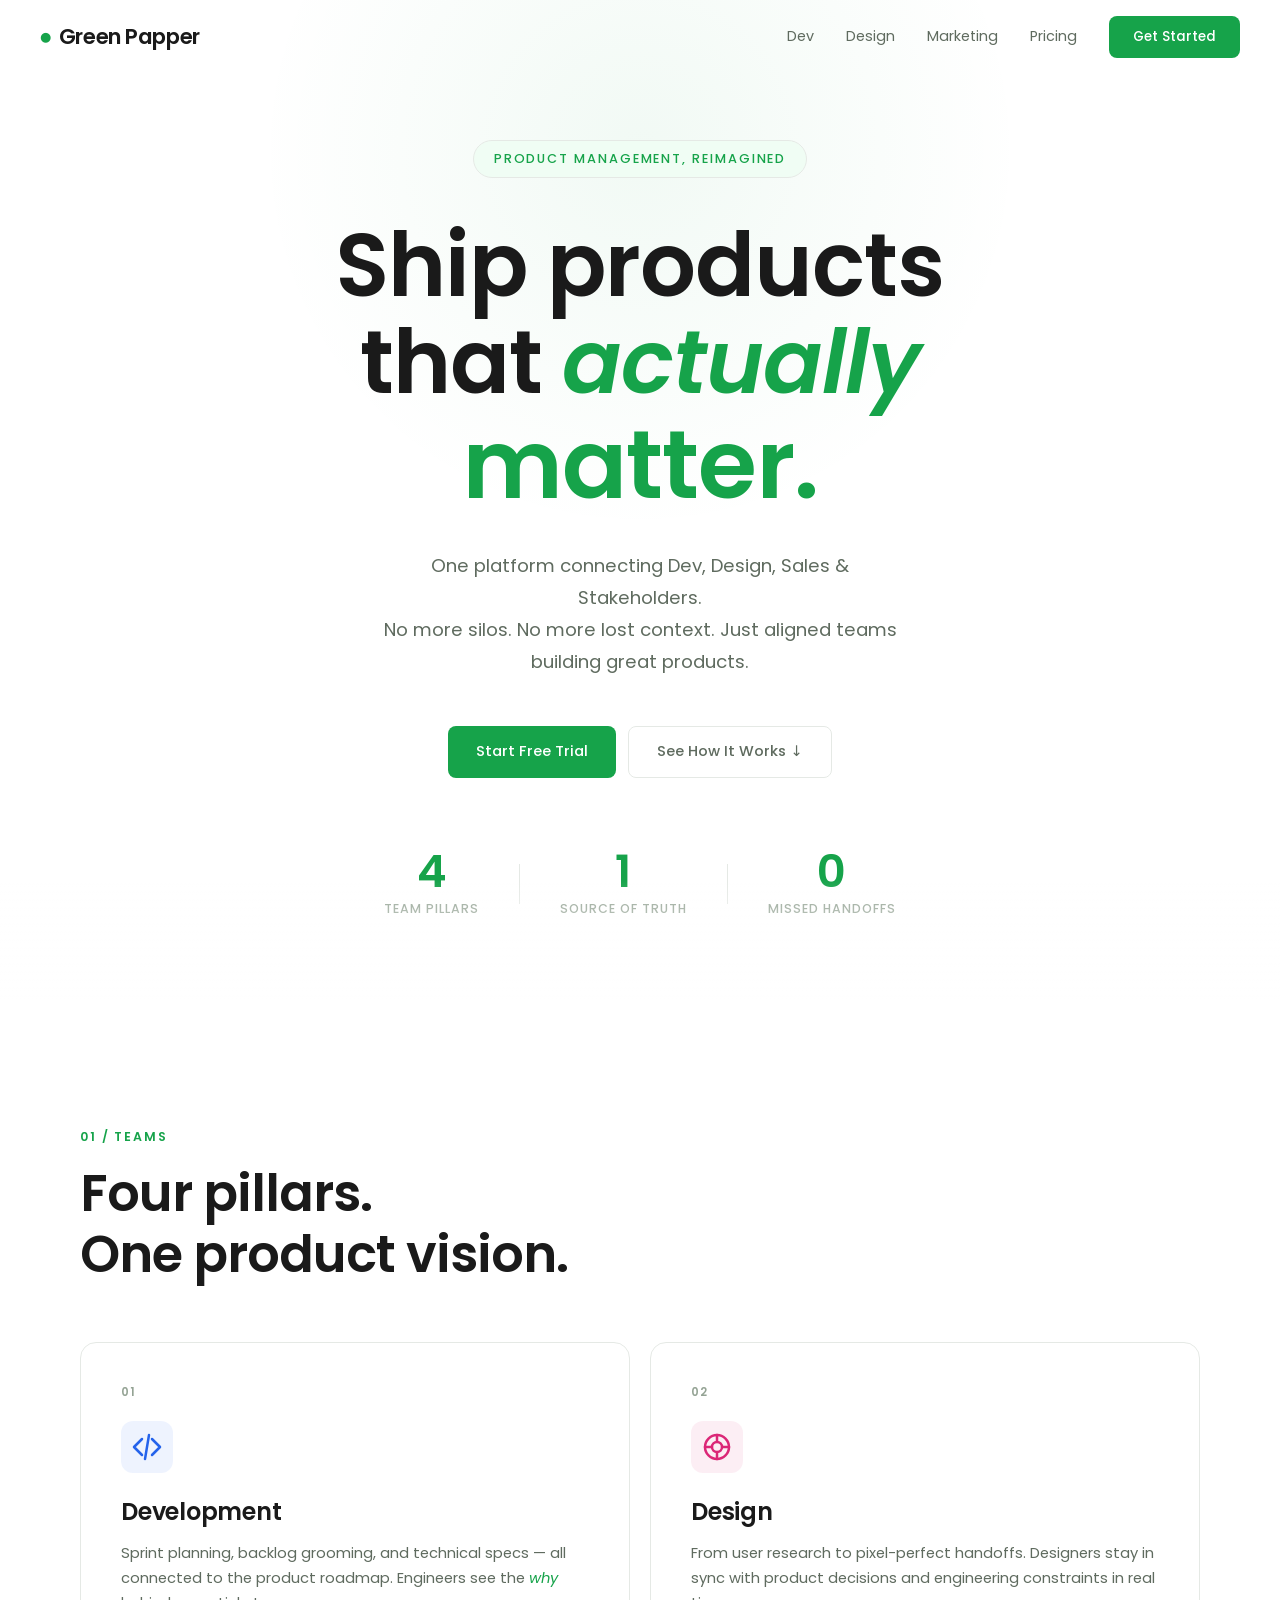
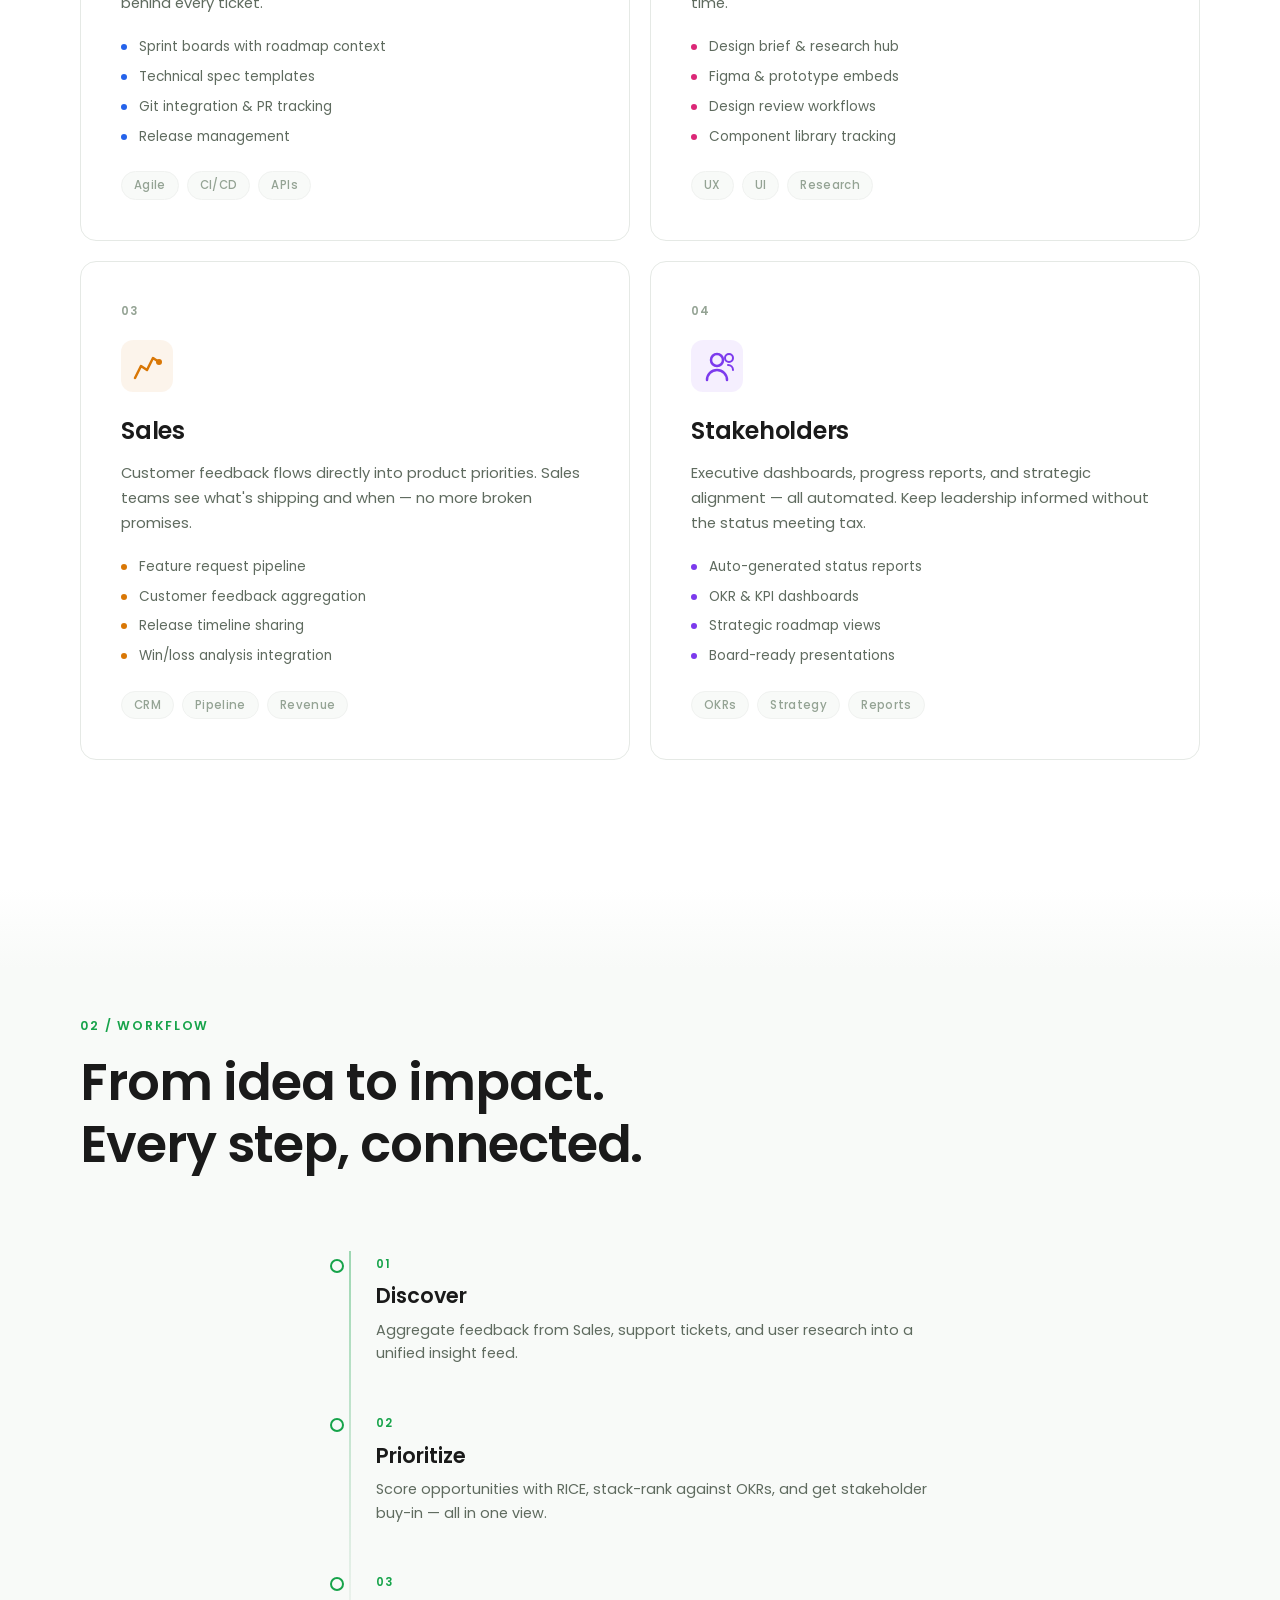
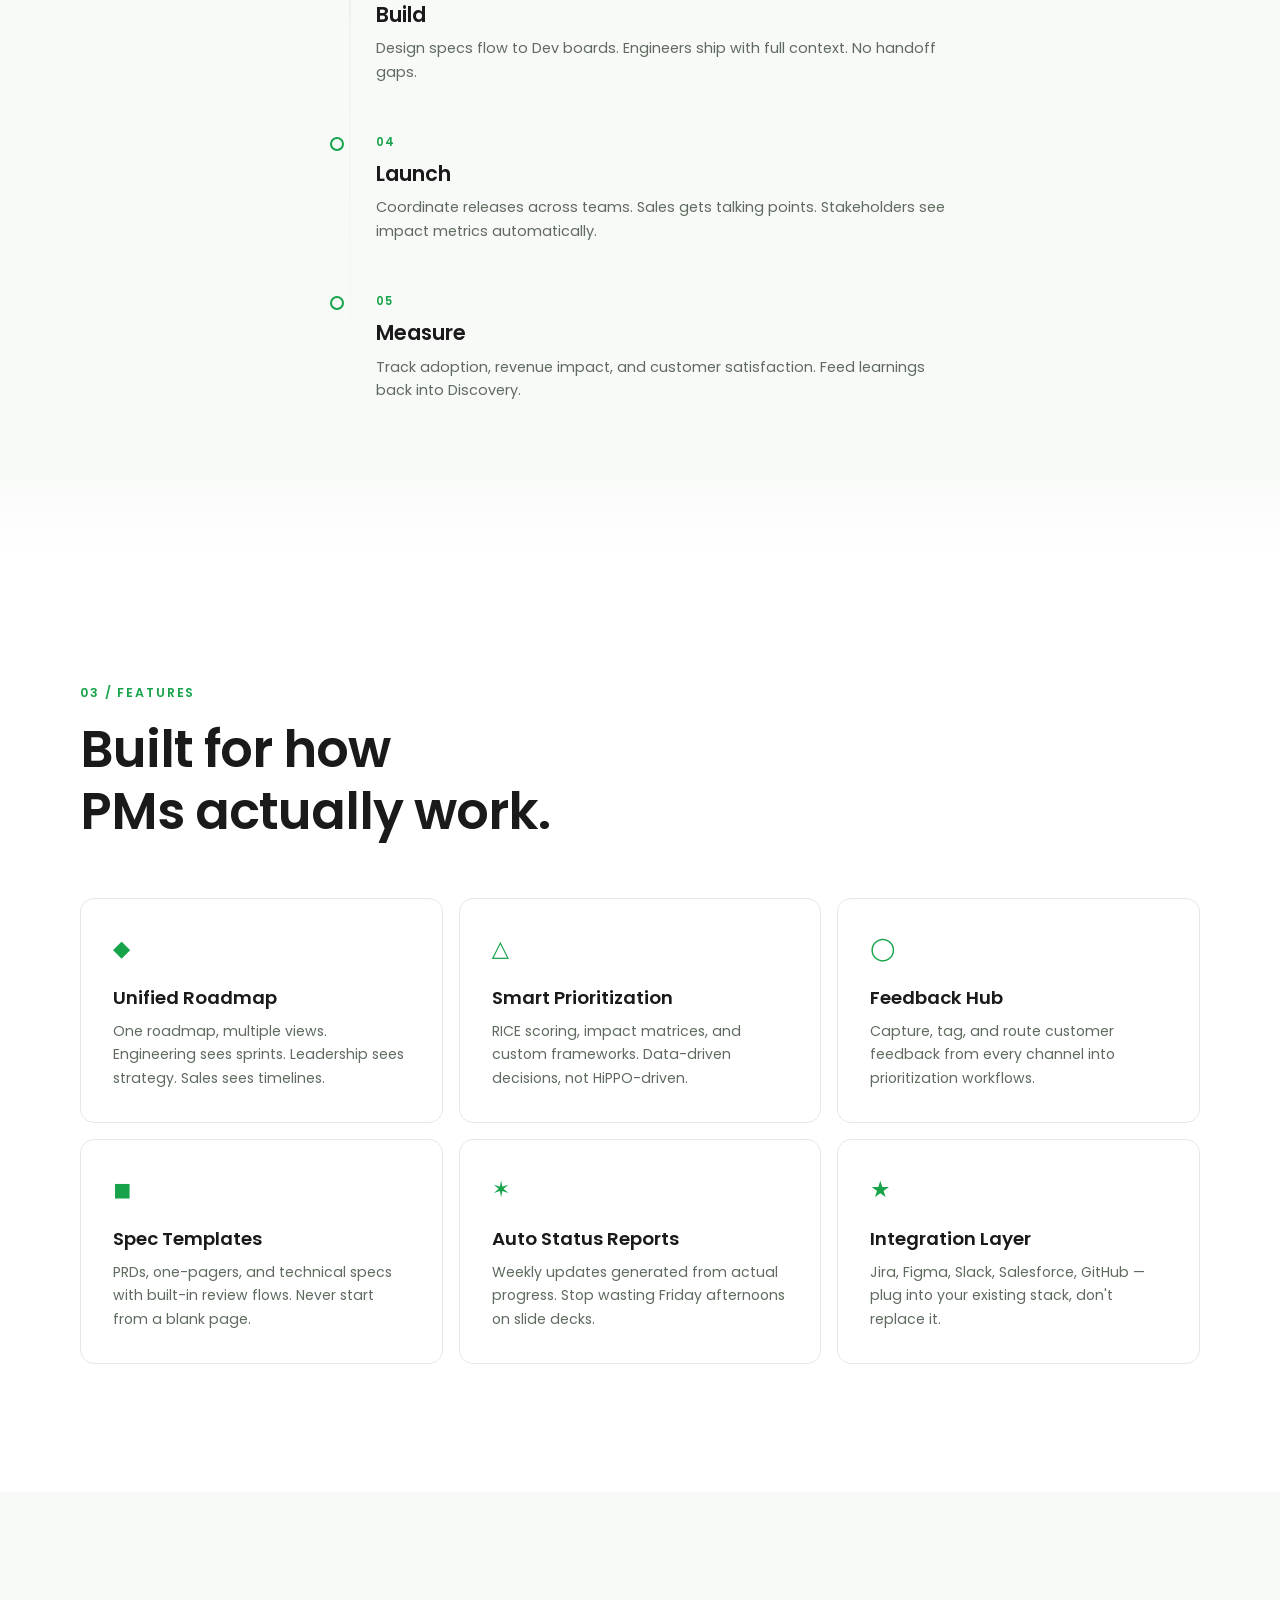
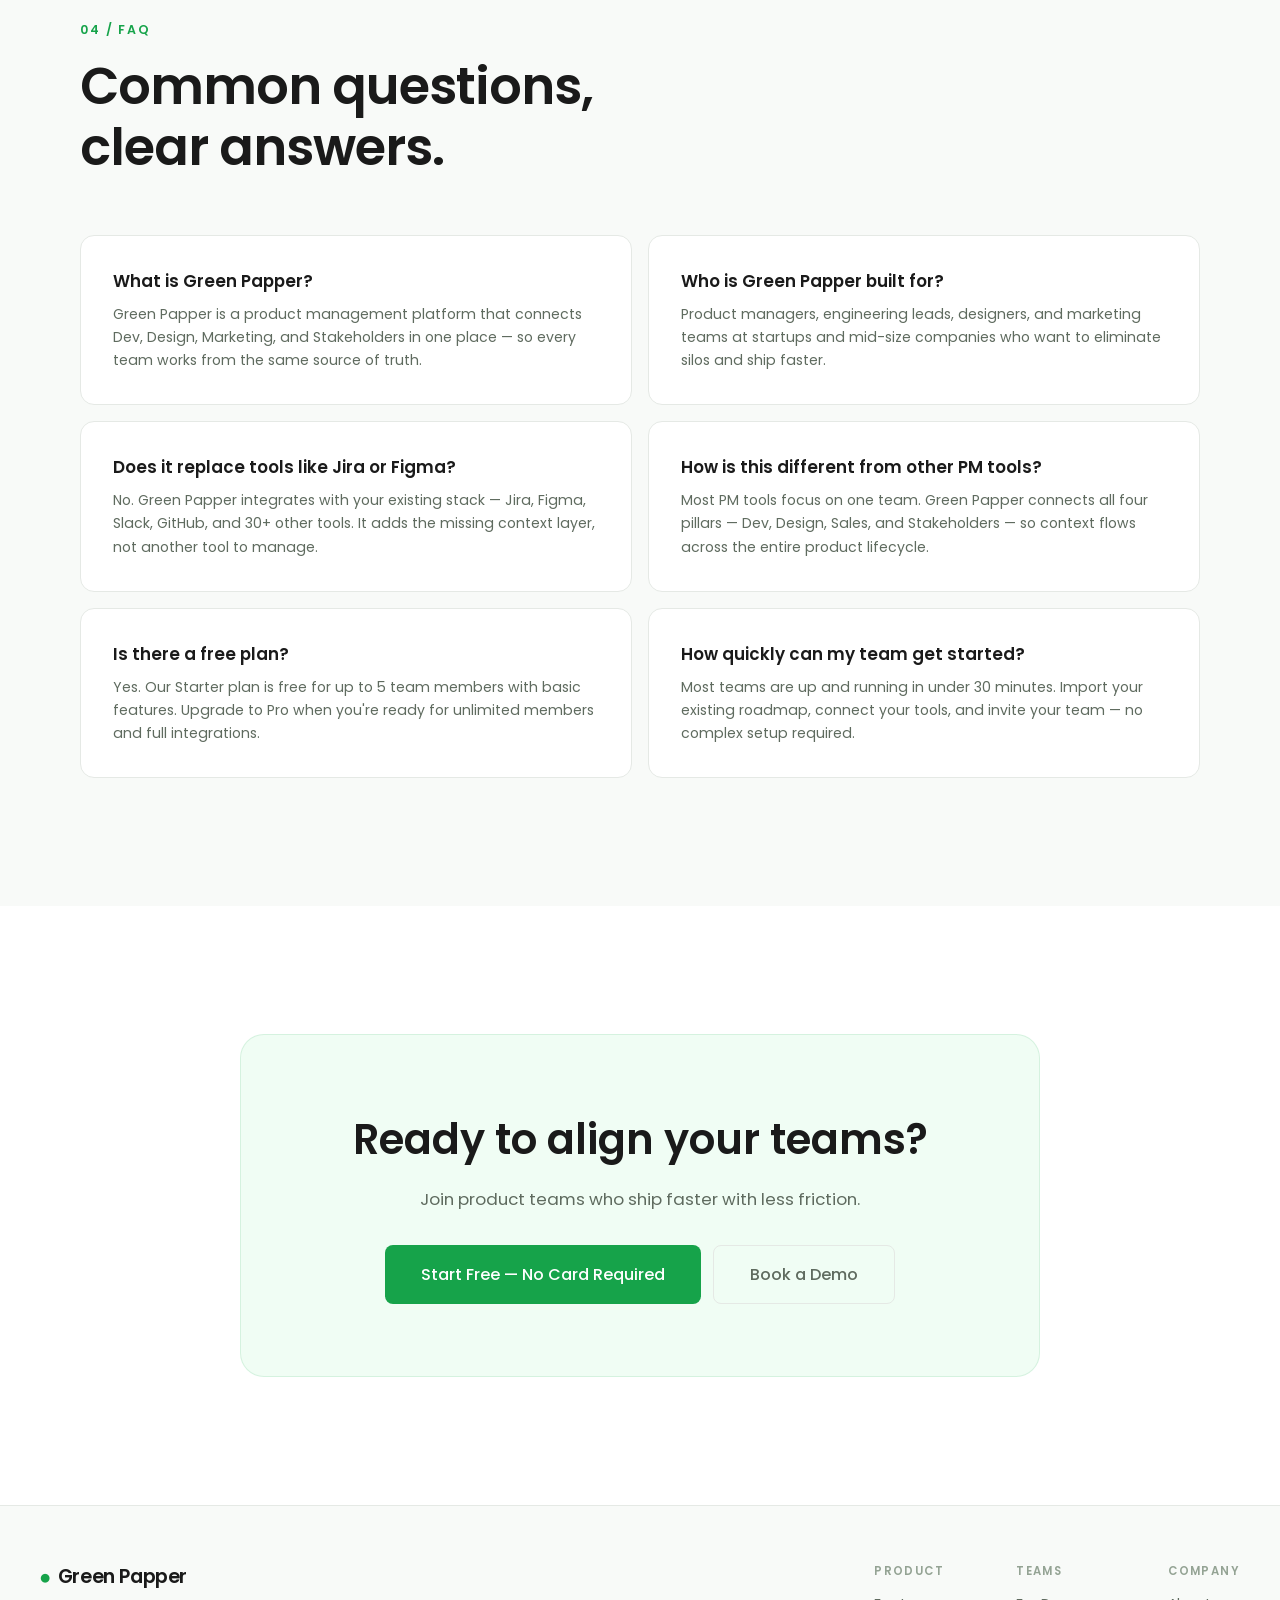
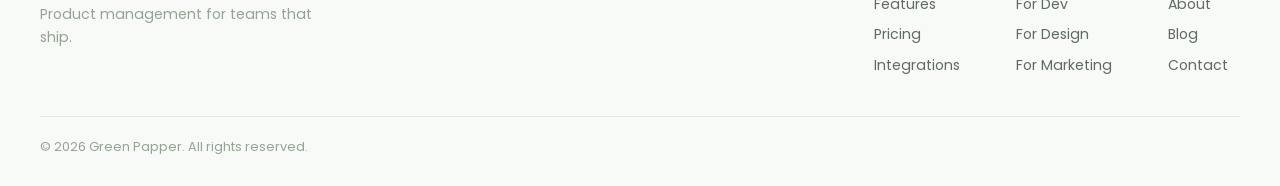
==== commit 27e911c9: "Add FAQ sections with relevant answers to all pages Added page-specific FAQ sections to index, about" ====
--- a/index.html
+++ b/index.html
@@ -8,6 +8,7 @@
   <link rel="preconnect" href="https://fonts.gstatic.com" crossorigin>
   <link href="https://fonts.googleapis.com/css2?family=Poppins:ital,wght@0,300;0,400;0,500;0,600;0,700;1,400;1,600&display=swap" rel="stylesheet">
   <link rel="stylesheet" href="styles.css">
+  <link rel="stylesheet" href="pages.css">
 </head>
 <body>
   <!-- Grain overlay -->
@@ -272,6 +273,40 @@
     </div>
   </section>
 
+  <!-- FAQ Section -->
+  <section class="faq-section" id="faq">
+    <div class="section-header">
+      <span class="section-tag">04 / FAQ</span>
+      <h2 class="section-title">Common questions,<br>clear answers.</h2>
+    </div>
+    <div class="faq-grid">
+      <div class="faq-card">
+        <h4>What is Green Papper?</h4>
+        <p>Green Papper is a product management platform that connects Dev, Design, Marketing, and Stakeholders in one place — so every team works from the same source of truth.</p>
+      </div>
+      <div class="faq-card">
+        <h4>Who is Green Papper built for?</h4>
+        <p>Product managers, engineering leads, designers, and marketing teams at startups and mid-size companies who want to eliminate silos and ship faster.</p>
+      </div>
+      <div class="faq-card">
+        <h4>Does it replace tools like Jira or Figma?</h4>
+        <p>No. Green Papper integrates with your existing stack — Jira, Figma, Slack, GitHub, and 30+ other tools. It adds the missing context layer, not another tool to manage.</p>
+      </div>
+      <div class="faq-card">
+        <h4>How is this different from other PM tools?</h4>
+        <p>Most PM tools focus on one team. Green Papper connects all four pillars — Dev, Design, Sales, and Stakeholders — so context flows across the entire product lifecycle.</p>
+      </div>
+      <div class="faq-card">
+        <h4>Is there a free plan?</h4>
+        <p>Yes. Our Starter plan is free for up to 5 team members with basic features. Upgrade to Pro when you're ready for unlimited members and full integrations.</p>
+      </div>
+      <div class="faq-card">
+        <h4>How quickly can my team get started?</h4>
+        <p>Most teams are up and running in under 30 minutes. Import your existing roadmap, connect your tools, and invite your team — no complex setup required.</p>
+      </div>
+    </div>
+  </section>
+
   <!-- CTA Section -->
   <section class="cta-section">
     <div class="cta-inner">
--- a/pages.css
+++ b/pages.css
@@ -0,0 +1,345 @@
+/* ============================================
+   GREEN PAPPER — Team Pages Shared Styles
+   Light Theme — Minimal & Reader-Friendly
+   ============================================ */
+
+/* Active nav link */
+.nav-active {
+  color: var(--accent) !important;
+  font-weight: 600;
+}
+
+/* Page hero — slightly smaller than homepage */
+.page-hero {
+  min-height: 85vh;
+  padding-top: 160px;
+}
+
+/* Feature card accent variants */
+.feature-card.dev-accent:hover {
+  border-color: rgba(37, 99, 235, 0.2);
+}
+
+.feature-card.design-accent:hover {
+  border-color: rgba(219, 39, 119, 0.2);
+}
+
+.feature-card.marketing-accent:hover {
+  border-color: rgba(217, 119, 6, 0.2);
+}
+
+/* Integration grid */
+.integration-grid {
+  max-width: var(--content-max);
+  margin: 0 auto;
+  padding: 0 40px;
+  display: grid;
+  grid-template-columns: repeat(4, 1fr);
+  gap: 16px;
+}
+
+.integration-item {
+  background: var(--bg-card);
+  border: 1px solid var(--border);
+  border-radius: 12px;
+  padding: 28px 24px;
+  text-align: center;
+  transition: transform 0.4s var(--ease-out), border-color 0.4s, box-shadow 0.4s;
+}
+
+.integration-item:hover {
+  transform: translateY(-2px);
+  border-color: rgba(22, 163, 74, 0.2);
+  box-shadow: 0 4px 16px rgba(0, 0, 0, 0.05);
+}
+
+.integration-name {
+  font-family: var(--font-display);
+  font-size: 1.1rem;
+  font-weight: 600;
+  margin-bottom: 4px;
+  color: var(--text);
+}
+
+.integration-desc {
+  font-size: 0.72rem;
+  font-weight: 500;
+  color: var(--text-muted);
+  letter-spacing: 0.04em;
+  text-transform: uppercase;
+}
+
+/* Workflow step hover color override for team pages */
+.workflow-step:hover .step-dot {
+  background: currentColor;
+}
+
+/* ============ BLOG STYLES ============ */
+
+/* Blog card (listing) */
+.blog-card {
+  display: block;
+  background: var(--bg-card);
+  border: 1px solid var(--border);
+  border-radius: 14px;
+  padding: 32px;
+  transition: transform 0.4s var(--ease-out), border-color 0.4s, box-shadow 0.4s;
+  cursor: pointer;
+}
+
+.blog-card:hover {
+  transform: translateY(-2px);
+  border-color: rgba(22, 163, 74, 0.2);
+  box-shadow: 0 6px 24px rgba(0, 0, 0, 0.05);
+}
+
+.blog-card-featured {
+  padding: 48px;
+  border-color: rgba(22, 163, 74, 0.12);
+  background: var(--accent-light);
+}
+
+.blog-card-badge {
+  font-size: 0.7rem;
+  font-weight: 600;
+  text-transform: uppercase;
+  letter-spacing: 0.08em;
+  padding: 4px 12px;
+  border-radius: 6px;
+  display: inline-block;
+  margin-bottom: 14px;
+}
+
+.blog-card-title {
+  font-family: var(--font-display);
+  font-weight: 600;
+  font-size: 1.25rem;
+  line-height: 1.35;
+  letter-spacing: -0.01em;
+  margin-bottom: 10px;
+  color: var(--text);
+}
+
+.blog-card-excerpt {
+  color: var(--text-secondary);
+  font-size: 0.9rem;
+  line-height: 1.7;
+  margin-bottom: 16px;
+}
+
+.blog-card-meta {
+  display: flex;
+  align-items: center;
+  gap: 8px;
+  font-size: 0.78rem;
+  color: var(--text-muted);
+  font-weight: 500;
+  letter-spacing: 0.01em;
+  flex-wrap: wrap;
+}
+
+.blog-meta-dot {
+  color: var(--text-muted);
+  opacity: 0.4;
+}
+
+/* Blog article (single post) */
+.blog-article {
+  padding: 0 40px 80px;
+}
+
+.blog-article-inner {
+  max-width: 680px;
+  margin: 0 auto;
+}
+
+.blog-lead {
+  font-size: 1.15rem;
+  line-height: 1.8;
+  color: var(--text);
+  margin-bottom: 40px;
+  font-weight: 400;
+}
+
+.blog-article h2 {
+  font-family: var(--font-display);
+  font-size: 1.7rem;
+  font-weight: 600;
+  margin: 48px 0 14px;
+  letter-spacing: -0.01em;
+  color: var(--text);
+}
+
+.blog-article h3 {
+  font-family: var(--font-display);
+  font-size: 1.25rem;
+  font-weight: 600;
+  margin: 32px 0 10px;
+  color: var(--text);
+}
+
+.blog-article p {
+  color: var(--text-secondary);
+  font-size: 1rem;
+  line-height: 1.85;
+  margin-bottom: 18px;
+}
+
+.blog-article ul,
+.blog-article ol {
+  color: var(--text-secondary);
+  font-size: 1rem;
+  line-height: 1.85;
+  margin-bottom: 18px;
+  padding-left: 24px;
+}
+
+.blog-article li {
+  margin-bottom: 6px;
+}
+
+.blog-article ul li {
+  list-style: disc;
+}
+
+.blog-article ol li {
+  list-style: decimal;
+}
+
+.blog-article blockquote {
+  border-left: 3px solid var(--accent);
+  margin: 32px 0;
+  padding: 16px 24px;
+  background: var(--accent-light);
+  border-radius: 0 10px 10px 0;
+}
+
+.blog-article blockquote p {
+  font-family: var(--font-display);
+  font-size: 1.15rem;
+  line-height: 1.6;
+  color: var(--text);
+  margin-bottom: 0;
+  font-style: italic;
+  font-weight: 500;
+}
+
+.blog-article-divider {
+  width: 48px;
+  height: 2px;
+  background: var(--accent);
+  margin: 44px 0 20px;
+  border-radius: 1px;
+}
+
+/* Contact form styling for light theme */
+#contact-form input,
+#contact-form select,
+#contact-form textarea {
+  background: var(--bg-elevated) !important;
+  border-color: var(--border) !important;
+  color: var(--text) !important;
+}
+
+#contact-form input:focus,
+#contact-form select:focus,
+#contact-form textarea:focus {
+  border-color: var(--accent) !important;
+  box-shadow: 0 0 0 3px var(--accent-glow);
+}
+
+#contact-form select option {
+  background: var(--bg);
+  color: var(--text);
+}
+
+/* ============ FAQ SECTION ============ */
+.faq-section {
+  padding: var(--section-pad) 0;
+  background: var(--bg-elevated);
+  position: relative;
+}
+
+.faq-grid {
+  max-width: var(--content-max);
+  margin: 0 auto;
+  padding: 0 40px;
+  display: grid;
+  grid-template-columns: repeat(2, 1fr);
+  gap: 16px;
+}
+
+.faq-card {
+  background: var(--bg-card);
+  border: 1px solid var(--border);
+  border-radius: 14px;
+  padding: 32px;
+  transition: transform 0.4s var(--ease-out), border-color 0.4s, box-shadow 0.4s;
+}
+
+.faq-card:hover {
+  transform: translateY(-2px);
+  border-color: rgba(22, 163, 74, 0.2);
+  box-shadow: 0 6px 24px rgba(0, 0, 0, 0.05);
+}
+
+.faq-card h4 {
+  font-family: var(--font-display);
+  font-size: 1.05rem;
+  font-weight: 600;
+  margin-bottom: 8px;
+  color: var(--text);
+}
+
+.faq-card p {
+  color: var(--text-secondary);
+  font-size: 0.88rem;
+  line-height: 1.65;
+}
+
+@media (max-width: 640px) {
+  .faq-grid {
+    grid-template-columns: 1fr;
+    padding: 0 24px;
+  }
+}
+
+/* ============ RESPONSIVE ============ */
+@media (max-width: 900px) {
+  .integration-grid {
+    grid-template-columns: repeat(2, 1fr);
+  }
+
+  .pillar-grid[style*="grid-template-columns: repeat(3"] {
+    grid-template-columns: 1fr;
+  }
+}
+
+@media (max-width: 640px) {
+  .page-hero {
+    min-height: auto;
+    padding: 140px 24px 60px;
+  }
+
+  .integration-grid {
+    grid-template-columns: 1fr 1fr;
+    padding: 0 24px;
+    gap: 12px;
+  }
+
+  .integration-item {
+    padding: 20px 16px;
+  }
+
+  .pillar-grid[style*="grid-template-columns: 1fr 1fr"] {
+    grid-template-columns: 1fr !important;
+  }
+
+  .blog-article {
+    padding: 0 24px 60px;
+  }
+
+  .blog-card-featured {
+    padding: 28px;
+  }
+}
